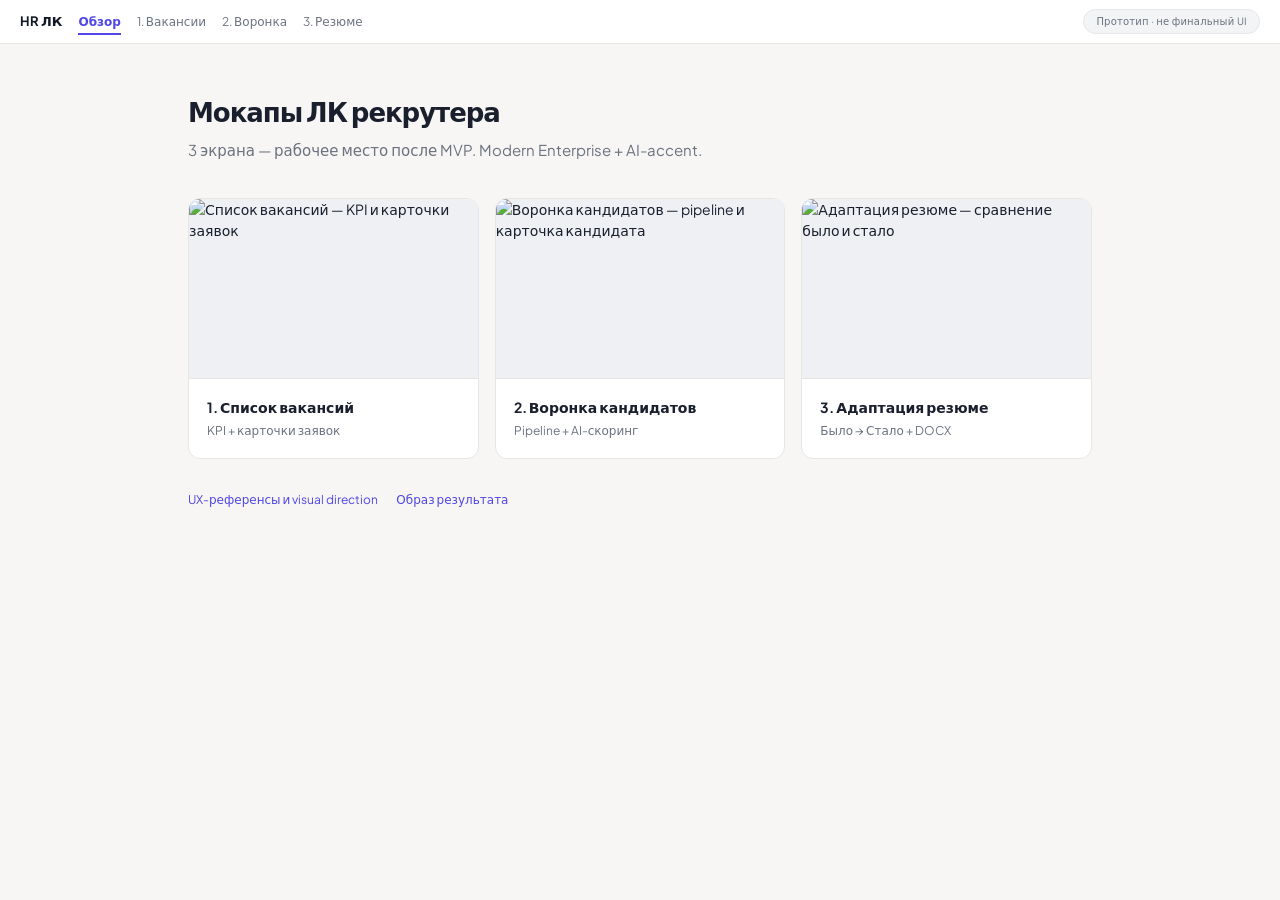
==== index.html @ d0e9242b "feat: hr arm mock page" ====
<!DOCTYPE html>
<html lang="ru">
<head>
  <meta charset="UTF-8">
  <meta name="viewport" content="width=device-width, initial-scale=1.0">
  <title>HR ЛК — мокапы</title>
  <link rel="stylesheet" href="styles.css">
  <style>
    body.page-index { overflow: auto; height: auto; min-height: 100%; }
  </style>
</head>
<body class="page-index">
  <div class="mock-nav">
    <span class="brand">HR ЛК</span>
    <a href="index.html" class="active">Обзор</a>
    <a href="dashboard.html">1. Вакансии</a>
    <a href="vacancy.html">2. Воронка</a>
    <a href="resume.html">3. Резюме</a>
    <span class="tag">Прототип · не финальный UI</span>
  </div>

  <div class="content-inner">
    <h1>Мокапы ЛК рекрутера</h1>
    <p class="lead">3 экрана — рабочее место после MVP. Modern Enterprise + AI-accent.</p>

    <div class="preview-grid">
      <a href="dashboard.html" class="preview-card">
        <div class="thumb">
          <img src="images/spisok_vakansiy.png" alt="Список вакансий — KPI и карточки заявок" width="800" height="450" loading="lazy">
        </div>
        <div class="info">
          <h3>1. Список вакансий</h3>
          <p>KPI + карточки заявок</p>
        </div>
      </a>
      <a href="vacancy.html" class="preview-card">
        <div class="thumb">
          <img src="images/voronka.png" alt="Воронка кандидатов — pipeline и карточка кандидата" width="800" height="450" loading="lazy">
        </div>
        <div class="info">
          <h3>2. Воронка кандидатов</h3>
          <p>Pipeline + AI-скоринг</p>
        </div>
      </a>
      <a href="resume.html" class="preview-card">
        <div class="thumb">
          <img src="images/resume.png" alt="Адаптация резюме — сравнение было и стало" width="800" height="450" loading="lazy">
        </div>
        <div class="info">
          <h3>3. Адаптация резюме</h3>
          <p>Было → Стало + DOCX</p>
        </div>
      </a>
    </div>

    <p class="footer-links">
      <a href="references.md">UX-референсы и visual direction</a>
      <a href="../obraz-rezultata.md">Образ результата</a>
    </p>
  </div>
</body>
</html>
---- styles.css ----
@import url('https://fonts.googleapis.com/css2?family=Plus+Jakarta+Sans:wght@400;500;600;700&display=swap');

:root {
  --bg: #f7f6f4;
  --surface: #ffffff;
  --border: #e8e6e3;
  --text: #1a1f2e;
  --text-muted: #6b7280;
  --primary: #4f46e5;
  --primary-hover: #4338ca;
  --primary-soft: #eef2ff;
  --sidebar-bg: #ffffff;
  --sidebar-text: #6b7280;
  --sidebar-active: #111827;
  --success: #059669;
  --warning: #d97706;
  --danger: #dc2626;
  --ai: #6366f1;
  --ai-end: #8b5cf6;
  --ai-soft: linear-gradient(135deg, #eef2ff 0%, #f5f3ff 100%);
  --stage-ai: #8b5cf6;
  --stage-review: #f59e0b;
  --stage-ready: #10b981;
  --stage-sent: #94a3b8;
  --radius: 12px;
  --radius-sm: 8px;
  --shadow: 0 1px 3px rgba(15, 23, 42, 0.06), 0 1px 2px rgba(15, 23, 42, 0.04);
  --shadow-md: 0 4px 16px rgba(15, 23, 42, 0.08);
  --shadow-lg: 0 8px 24px rgba(15, 23, 42, 0.1);
  --sidebar-w: 228px;
  --mock-nav-h: 44px;
  --topbar-h: 64px;
  --font: "Plus Jakarta Sans", system-ui, -apple-system, sans-serif;
}

* { box-sizing: border-box; margin: 0; padding: 0; }

html, body { height: 100%; }

body {
  font-family: var(--font);
  font-size: 14px;
  color: var(--text);
  background: var(--bg);
  line-height: 1.5;
  display: flex;
  flex-direction: column;
  overflow: hidden;
  -webkit-font-smoothing: antialiased;
}

a { color: var(--primary); text-decoration: none; }

.icon {
  width: 18px;
  height: 18px;
  flex-shrink: 0;
  stroke: currentColor;
  fill: none;
  stroke-width: 2;
  stroke-linecap: round;
  stroke-linejoin: round;
}

.icon-sm { width: 16px; height: 16px; }
.icon-lg { width: 22px; height: 22px; }

/* Presale nav */
.mock-nav {
  flex-shrink: 0;
  height: var(--mock-nav-h);
  background: #ffffff;
  color: #6b7280;
  padding: 0 20px;
  font-size: 12px;
  display: flex;
  gap: 16px;
  align-items: center;
  border-bottom: 1px solid var(--border);
  z-index: 100;
}

.mock-nav .brand { color: #111827; font-weight: 700; font-size: 13px; }
.mock-nav a { color: #6b7280; text-decoration: none; padding: 4px 0; }
.mock-nav a:hover { color: var(--primary); }
.mock-nav a.active {
  color: var(--primary);
  font-weight: 600;
  box-shadow: inset 0 -2px 0 var(--primary);
}

.mock-nav .tag {
  margin-left: auto;
  background: #f3f4f6;
  border: 1px solid #e5e7eb;
  padding: 4px 12px;
  border-radius: 999px;
  font-size: 10px;
  color: #6b7280;
  letter-spacing: 0.02em;
}

.layout {
  flex: 1;
  display: flex;
  min-height: 0;
  overflow: hidden;
}

/* Sidebar */
.sidebar {
  width: var(--sidebar-w);
  background: var(--sidebar-bg);
  border-right: 1px solid var(--border);
  padding: 20px 0;
  flex-shrink: 0;
  display: flex;
  flex-direction: column;
}

.sidebar-logo {
  padding: 0 20px 20px;
  font-weight: 700;
  font-size: 16px;
  letter-spacing: -0.03em;
  color: var(--text);
  display: flex;
  align-items: center;
  gap: 10px;
}

.sidebar-logo .logo-mark {
  width: 28px;
  height: 28px;
  background: var(--primary);
  border-radius: 8px;
  display: flex;
  align-items: center;
  justify-content: center;
  font-size: 11px;
  font-weight: 800;
  color: #fff;
}

.sidebar nav { flex: 1; padding: 0 10px; }

.sidebar nav a {
  display: flex;
  align-items: center;
  gap: 10px;
  padding: 10px 12px;
  color: var(--sidebar-text);
  text-decoration: none;
  font-size: 13px;
  font-weight: 500;
  border-radius: var(--radius-sm);
  margin-bottom: 2px;
  transition: background 0.15s, color 0.15s;
}

.sidebar nav a:hover { background: var(--primary-soft); color: var(--primary); }

.sidebar nav a.active {
  background: var(--primary-soft);
  color: var(--primary);
  font-weight: 600;
}

.sidebar nav a .icon { opacity: 0.65; }
.sidebar nav a.active .icon { opacity: 1; stroke: var(--primary); }
.sidebar nav a:hover .icon { stroke: var(--primary); }

.main {
  flex: 1;
  display: flex;
  flex-direction: column;
  min-width: 0;
  min-height: 0;
  background: var(--bg);
}

.topbar {
  flex-shrink: 0;
  min-height: var(--topbar-h);
  background: var(--surface);
  border-bottom: 1px solid var(--border);
  padding: 14px 28px;
  display: flex;
  align-items: center;
  justify-content: space-between;
  gap: 16px;
}

.topbar h1 {
  font-size: 18px;
  font-weight: 700;
  letter-spacing: -0.03em;
}

.breadcrumb {
  font-size: 12px;
  color: var(--text-muted);
  margin-top: 3px;
}

/* Vacancy switcher (topbar dropdown) */
.topbar__title {
  min-width: 0;
  flex: 1;
}

.vacancy-switcher {
  position: relative;
  display: inline-block;
}

.vacancy-switcher__trigger {
  display: inline-flex;
  align-items: center;
  gap: 8px;
  list-style: none;
  cursor: pointer;
  padding: 2px 4px 2px 0;
  border-radius: var(--radius-sm);
  max-width: 100%;
}

.vacancy-switcher__trigger::-webkit-details-marker {
  display: none;
}

.vacancy-switcher__trigger::marker {
  content: "";
}

.vacancy-switcher__trigger:hover {
  color: var(--primary);
}

.vacancy-switcher__name {
  font-size: 18px;
  font-weight: 700;
  letter-spacing: -0.03em;
  white-space: nowrap;
  overflow: hidden;
  text-overflow: ellipsis;
}

.vacancy-switcher__client {
  font-size: 18px;
  font-weight: 700;
  letter-spacing: -0.03em;
  color: var(--text-muted);
  white-space: nowrap;
  flex-shrink: 0;
}

.vacancy-switcher__client::before {
  content: "— ";
  color: var(--text-muted);
}

.vacancy-switcher__chevron {
  flex-shrink: 0;
  color: var(--text-muted);
  transition: transform 0.15s;
}

.vacancy-switcher[open] .vacancy-switcher__chevron {
  transform: rotate(180deg);
}

.vacancy-switcher__menu {
  position: absolute;
  top: calc(100% + 6px);
  left: 0;
  z-index: 50;
  min-width: 280px;
  background: var(--surface);
  border: 1px solid var(--border);
  border-radius: var(--radius);
  box-shadow: var(--shadow-lg);
  padding: 6px;
}

.vacancy-switcher__item {
  display: block;
  padding: 10px 14px;
  border-radius: var(--radius-sm);
  text-decoration: none;
  color: inherit;
  transition: background 0.12s;
}

.vacancy-switcher__item:hover {
  background: var(--primary-soft);
  text-decoration: none;
  color: inherit;
}

.vacancy-switcher__item.is-active {
  background: var(--primary-soft);
  box-shadow: inset 3px 0 0 var(--primary);
}

.vacancy-switcher__item-title {
  display: block;
  font-weight: 600;
  font-size: 14px;
  margin-bottom: 2px;
}

.vacancy-switcher__item.is-active .vacancy-switcher__item-title {
  color: var(--primary);
}

.vacancy-switcher__item-meta {
  display: block;
  font-size: 12px;
  color: var(--text-muted);
}

.content {
  padding: 24px 28px;
  flex: 1;
  min-height: 0;
  overflow: auto;
}

.content--flush {
  padding: 0;
  overflow: hidden;
  display: flex;
  flex-direction: column;
}

.content--resume {
  padding-bottom: 88px;
}

/* KPI */
.kpi-row {
  display: grid;
  grid-template-columns: repeat(3, 1fr);
  gap: 16px;
  margin-bottom: 24px;
}

.kpi-card {
  background: var(--surface);
  border: 1px solid var(--border);
  border-radius: var(--radius);
  padding: 18px 20px;
  box-shadow: var(--shadow);
  display: flex;
  gap: 14px;
  align-items: center;
  border-left: 3px solid transparent;
}

/* KPI: тон различаем полоской и иконкой; фон — едва заметный градиент */
.kpi-card--default {
  border-left-color: #38bdf8;
  background: linear-gradient(180deg, #ffffff 70%, #f8fbff 100%);
}

.kpi-card--ai,
.kpi-card--alert {
  border-left-color: #fbbf24;
  background: linear-gradient(180deg, #ffffff 70%, #fffdf8 100%);
}

.kpi-card--success {
  border-left-color: #34d399;
  background: linear-gradient(180deg, #ffffff 70%, #f8fdfb 100%);
}

.kpi-card__icon {
  width: 40px;
  height: 40px;
  border-radius: 10px;
  display: flex;
  align-items: center;
  justify-content: center;
  flex-shrink: 0;
}

.kpi-card--default .kpi-card__icon {
  background: #f0f9ff;
  color: #0284c7;
}

.kpi-card--default .value { color: #0c4a6e; }

.kpi-card--ai .kpi-card__icon,
.kpi-card--alert .kpi-card__icon {
  background: #fffbeb;
  color: #b45309;
}

.kpi-card--ai .value,
.kpi-card--alert .value { color: #92400e; }

.kpi-card--success .kpi-card__icon {
  background: #ecfdf5;
  color: #059669;
}

.kpi-card--success .value { color: #047857; }

.kpi-card__icon .icon {
  display: block;
}

.kpi-card__body { flex: 1; min-width: 0; }

.kpi-card .label {
  font-size: 12px;
  font-weight: 500;
  color: var(--text-muted);
  margin-bottom: 4px;
}

.kpi-card .value {
  font-size: 28px;
  font-weight: 700;
  letter-spacing: -0.04em;
  line-height: 1;
}

.kpi-card .hint { font-size: 11px; color: var(--text-muted); margin-top: 6px; }

/* Vacancy card list */
.vacancy-list {
  display: flex;
  flex-direction: column;
  gap: 10px;
}

.vacancy-row {
  display: grid;
  grid-template-columns: minmax(0, 1fr) 128px 152px 112px auto;
  align-items: center;
  gap: 16px;
  background: var(--surface);
  border: 1px solid var(--border);
  border-radius: var(--radius);
  padding: 16px 20px;
  box-shadow: var(--shadow);
  text-decoration: none;
  color: inherit;
  transition: box-shadow 0.15s, border-color 0.15s, transform 0.15s;
}

.vacancy-row:hover {
  box-shadow: var(--shadow-md);
  border-color: #c7d2fe;
  transform: translateY(-1px);
  text-decoration: none;
  color: inherit;
}

.vacancy-row:hover .title { color: var(--primary); }

.vacancy-row__main .title {
  font-weight: 600;
  font-size: 14px;
  margin-bottom: 3px;
}

.vacancy-row__main .tags {
  font-size: 12px;
  color: var(--text-muted);
}

.vacancy-row__client {
  font-size: 13px;
  color: var(--text-muted);
  white-space: nowrap;
  overflow: hidden;
  text-overflow: ellipsis;
}

.vacancy-row__meta {
  font-size: 12px;
  color: var(--text-muted);
  text-align: right;
}

.vacancy-row > .status-pill {
  justify-self: start;
  white-space: nowrap;
}

.vacancy-row > .btn {
  justify-self: end;
}

.status-pill {
  display: inline-flex;
  align-items: center;
  gap: 6px;
  padding: 5px 12px;
  border-radius: 999px;
  font-size: 11px;
  font-weight: 600;
  white-space: nowrap;
}

.status-dot {
  width: 6px;
  height: 6px;
  border-radius: 50%;
  flex-shrink: 0;
}

.status-pill--review { background: var(--primary-soft); color: #4338ca; }
.status-pill--review .status-dot { background: var(--primary); }
.status-pill--open { background: #ecfdf5; color: #047857; }
.status-pill--open .status-dot { background: #10b981; }
.status-pill--sent { background: #f0f9ff; color: #0369a1; }
.status-pill--sent .status-dot { background: #0ea5e9; }

.badge {
  display: inline-flex;
  align-items: center;
  gap: 5px;
  padding: 5px 11px;
  border-radius: 999px;
  font-size: 11px;
  font-weight: 600;
  white-space: nowrap;
}

.badge-ai {
  background: linear-gradient(135deg, #eef2ff 0%, #ede9fe 100%);
  color: #5b21b6;
  border: 1px solid #ddd6fe;
}

.btn {
  display: inline-flex;
  align-items: center;
  justify-content: center;
  gap: 7px;
  padding: 10px 18px;
  border-radius: var(--radius-sm);
  font-size: 13px;
  font-weight: 600;
  border: none;
  cursor: pointer;
  text-decoration: none;
  white-space: nowrap;
  transition: background 0.15s, box-shadow 0.15s, transform 0.1s;
  font-family: var(--font);
}

.btn-sm { padding: 7px 14px; font-size: 12px; }

.btn-primary {
  background: var(--primary);
  color: #fff;
  box-shadow: 0 1px 2px rgba(79, 70, 229, 0.35);
}

.btn-primary:hover {
  background: var(--primary-hover);
  text-decoration: none;
  color: #fff;
  box-shadow: 0 2px 8px rgba(79, 70, 229, 0.3);
}

.btn-secondary {
  background: var(--surface);
  color: var(--text);
  border: 1px solid var(--border);
}

.btn-secondary:hover {
  background: var(--primary-soft);
  border-color: #c7d2fe;
  color: var(--primary);
  text-decoration: none;
}

.btn-danger {
  background: #fff;
  color: var(--danger);
  border: 1px solid #fecaca;
}

.actions { display: flex; gap: 8px; flex-wrap: wrap; }

/* 3-pane */
.three-pane {
  flex: 1;
  display: grid;
  grid-template-columns: 200px minmax(0, 1fr) 280px;
  min-height: 0;
  overflow: hidden;
}

.three-pane--funnel {
  grid-template-columns: minmax(0, 1fr) 300px;
}

.pane {
  border-right: 1px solid var(--border);
  overflow-y: auto;
  background: var(--surface);
  min-height: 0;
}

.pane--pipeline {
  background: var(--bg);
  min-width: 0;
  overflow: hidden;
}

.three-pane--funnel .pane--pipeline {
  overflow-x: auto;
  overflow-y: hidden;
}

.pane:last-child { border-right: none; }

.pane-header {
  position: sticky;
  top: 0;
  z-index: 1;
  padding: 12px 16px;
  font-size: 10px;
  font-weight: 700;
  text-transform: uppercase;
  letter-spacing: 0.07em;
  color: var(--text-muted);
  border-bottom: 1px solid var(--border);
  background: rgba(255,255,255,0.95);
  backdrop-filter: blur(4px);
}

.vacancy-item {
  padding: 12px 16px;
  border-bottom: 1px solid var(--border);
  cursor: pointer;
  font-size: 13px;
  transition: background 0.12s;
}

.vacancy-item:hover { background: var(--bg); }

.vacancy-item.active {
  background: var(--primary-soft);
  box-shadow: inset 3px 0 0 var(--primary);
}

.vacancy-item.active .title { color: var(--primary); }

.vacancy-item .title { font-weight: 600; margin-bottom: 3px; }
.vacancy-item .meta { font-size: 11px; color: var(--text-muted); }

.pipeline {
  display: flex;
  flex: 1;
  gap: 14px;
  padding: 16px 20px;
  width: 100%;
  min-height: 0;
  overflow-x: auto;
  overflow-y: hidden;
  align-items: flex-start;
}

.pipeline-col {
  flex: 0 0 240px;
  min-width: 240px;
  display: flex;
  flex-direction: column;
  background: var(--surface);
  border-radius: var(--radius);
  padding: 0;
  box-shadow: var(--shadow);
  border: 1px solid var(--border);
  overflow: hidden;
}

.pipeline-col--ai { border-top: 3px solid var(--stage-ai); }
.pipeline-col--review { border-top: 3px solid var(--stage-review); }
.pipeline-col--ready { border-top: 3px solid var(--stage-ready); }
.pipeline-col--sent { border-top: 3px solid var(--stage-sent); }

.pipeline-col__head {
  display: flex;
  align-items: center;
  justify-content: space-between;
  padding: 12px 14px 10px;
  border-bottom: 1px solid var(--border);
  background: #fafaf9;
}

.pipeline-col__head h3 {
  font-size: 12px;
  font-weight: 700;
  text-transform: uppercase;
  letter-spacing: 0.06em;
  color: var(--text-muted);
}

.count-badge {
  min-width: 22px;
  height: 22px;
  padding: 0 6px;
  border-radius: 999px;
  background: #e5e7eb;
  color: #374151;
  font-size: 12px;
  font-weight: 700;
  display: flex;
  align-items: center;
  justify-content: center;
}

.pipeline-col--ai .count-badge {
  background: var(--primary-soft);
  color: var(--primary);
}

.pipeline-col__body { padding: 12px; }

.candidate-card {
  background: var(--surface);
  border: 1px solid var(--border);
  border-radius: var(--radius-sm);
  padding: 14px;
  margin-bottom: 10px;
  cursor: pointer;
  box-shadow: var(--shadow);
  transition: border-color 0.12s, box-shadow 0.12s, transform 0.12s;
}

.candidate-card:last-child { margin-bottom: 0; }

.candidate-card:hover {
  border-color: #c7d2fe;
  box-shadow: var(--shadow-md);
  transform: translateY(-1px);
}

.candidate-card.selected {
  border-color: var(--primary);
  box-shadow: 0 0 0 2px rgba(79, 70, 229, 0.2), var(--shadow-md);
}

.candidate-card__row {
  display: flex;
  align-items: center;
  gap: 12px;
}

.candidate-card__row > div:last-child {
  min-width: 0;
  flex: 1;
}

.avatar {
  width: 32px;
  height: 32px;
  border-radius: 50%;
  display: flex;
  align-items: center;
  justify-content: center;
  font-size: 11px;
  font-weight: 700;
  color: #fff;
  flex-shrink: 0;
}

.avatar--violet { background: linear-gradient(135deg, #8b5cf6, #6366f1); }
.avatar--blue { background: linear-gradient(135deg, #3b82f6, #2563eb); }
.avatar--teal { background: linear-gradient(135deg, #14b8a6, #0d9488); }
.avatar--amber { background: linear-gradient(135deg, #f59e0b, #d97706); }
.avatar--rose { background: linear-gradient(135deg, #f43f5e, #e11d48); }
.avatar--lg { width: 48px; height: 48px; font-size: 14px; }

.candidate-card .avatar:not(.avatar--lg) {
  width: 36px;
  height: 36px;
  font-size: 12px;
}

.candidate-card .name {
  font-weight: 600;
  font-size: 14px;
  line-height: 1.35;
  display: -webkit-box;
  -webkit-line-clamp: 2;
  -webkit-box-orient: vertical;
  overflow: hidden;
}

.candidate-card .score {
  font-size: 12px;
  color: var(--text-muted);
  font-weight: 500;
  margin-top: 4px;
}

.candidate-card .score-value {
  font-weight: 700;
  color: var(--primary);
}

.candidate-card .score--muted {
  color: var(--text-muted);
  font-weight: 500;
}

/* Detail panel */
.detail-panel { padding: 16px; }

.detail-header {
  display: flex;
  align-items: center;
  gap: 12px;
  margin-bottom: 16px;
}

.detail-panel h2 {
  font-size: 15px;
  font-weight: 700;
  letter-spacing: -0.02em;
}

.detail-panel .role {
  color: var(--text-muted);
  font-size: 12px;
  margin-top: 2px;
}

.score-block {
  background: var(--ai-soft);
  border: 1px solid #ddd6fe;
  border-radius: var(--radius);
  padding: 16px;
  margin-bottom: 14px;
}

.score-block__top {
  display: flex;
  align-items: center;
  gap: 14px;
  margin-top: 10px;
}

.score-block__top ul {
  flex: 1;
  margin: 0;
  padding-left: 16px;
  font-size: 12px;
  color: var(--text-muted);
}

.score-ring {
  width: 64px;
  height: 64px;
  border-radius: 50%;
  background: conic-gradient(var(--ai) 0deg, var(--ai-end) calc(var(--score, 91) * 3.6deg), #e5e7eb calc(var(--score, 91) * 3.6deg));
  display: flex;
  align-items: center;
  justify-content: center;
  flex-shrink: 0;
  position: relative;
}

.score-ring::after {
  content: '';
  position: absolute;
  inset: 5px;
  background: #fff;
  border-radius: 50%;
}

.score-ring span {
  position: relative;
  z-index: 1;
  font-weight: 800;
  font-size: 16px;
  background: linear-gradient(135deg, var(--ai), var(--ai-end));
  -webkit-background-clip: text;
  -webkit-text-fill-color: transparent;
  background-clip: text;
}
.score-block__top ul li { margin-bottom: 4px; }

.detail-note {
  font-size: 12px;
  color: var(--text-muted);
  margin-bottom: 14px;
  line-height: 1.55;
  padding: 10px 12px;
  background: var(--bg);
  border-radius: var(--radius-sm);
}

.detail-panel .actions { flex-direction: column; }
.detail-panel .actions .btn { width: 100%; }

/* Resume diff */
.diff-header {
  display: flex;
  align-items: center;
  justify-content: space-between;
  margin-bottom: 24px;
  flex-wrap: wrap;
  gap: 12px;
}

.diff-meta {
  display: flex;
  align-items: center;
  gap: 12px;
  flex-wrap: wrap;
}

.diff-wrap {
  position: relative;
}

.diff-grid {
  display: grid;
  grid-template-columns: 1fr 1fr;
  gap: 24px;
  position: relative;
}

.diff-grid::before {
  content: '';
  position: absolute;
  left: 50%;
  top: 36px;
  bottom: 24px;
  width: 2px;
  transform: translateX(-50%);
  background: linear-gradient(180deg, #e5e7eb 0%, var(--primary) 50%, #e5e7eb 100%);
  border-radius: 1px;
  z-index: 0;
}

.diff-col {
  position: relative;
  z-index: 1;
}

.diff-col h3 {
  font-size: 11px;
  font-weight: 700;
  text-transform: uppercase;
  letter-spacing: 0.06em;
  color: var(--text-muted);
  margin-bottom: 10px;
  display: flex;
  align-items: center;
  gap: 8px;
}

.diff-box {
  background: var(--surface);
  border: 1px solid var(--border);
  border-radius: var(--radius);
  padding: 20px;
  font-size: 13px;
  line-height: 1.65;
  min-height: 300px;
  box-shadow: var(--shadow);
}

.diff-col--after h3 { color: var(--primary); }

.diff-box.after {
  border-color: #c7d2fe;
  box-shadow: 0 0 0 1px var(--primary-soft), var(--shadow);
}

.diff-box .highlight {
  background: #dcfce7;
  color: #166534;
  padding: 1px 5px;
  border-radius: 4px;
  font-weight: 500;
}

.diff-box p { margin-bottom: 12px; }
.diff-box p:last-child { margin-bottom: 0; }

.sticky-actions {
  position: fixed;
  bottom: 0;
  left: var(--sidebar-w);
  right: 0;
  background: rgba(255,255,255,0.95);
  backdrop-filter: blur(8px);
  border-top: 1px solid var(--border);
  padding: 14px 28px;
  display: flex;
  align-items: center;
  justify-content: space-between;
  gap: 16px;
  flex-wrap: wrap;
  box-shadow: 0 -4px 20px rgba(15, 23, 42, 0.06);
  z-index: 50;
}

.sticky-actions .actions { margin: 0; }

.sticky-actions .footer-note {
  margin: 0;
  font-size: 11px;
  color: var(--text-muted);
  max-width: 280px;
}

/* Index page */
.page-index { overflow: auto; height: auto; min-height: 100%; }

.page-index .content-inner {
  max-width: 960px;
  margin: 0 auto;
  padding: 48px 28px;
}

.page-index h1 {
  font-size: 26px;
  font-weight: 800;
  letter-spacing: -0.04em;
  margin-bottom: 8px;
}

.page-index .lead {
  color: var(--text-muted);
  margin-bottom: 36px;
  font-size: 15px;
}

.preview-grid {
  display: grid;
  grid-template-columns: repeat(3, 1fr);
  gap: 16px;
}

.preview-card {
  background: var(--surface);
  border: 1px solid var(--border);
  border-radius: var(--radius);
  overflow: hidden;
  transition: box-shadow 0.2s, transform 0.2s, border-color 0.2s;
  color: inherit;
  text-decoration: none;
}

.preview-card:hover {
  box-shadow: var(--shadow-lg);
  transform: translateY(-3px);
  border-color: #c7d2fe;
  text-decoration: none;
  color: inherit;
}

.preview-card .thumb {
  height: 180px;
  background: #eef0f4;
  overflow: hidden;
  border-bottom: 1px solid var(--border);
}

.preview-card .thumb img {
  width: 100%;
  height: 100%;
  object-fit: cover;
  object-position: top center;
  display: block;
}

.preview-card .info { padding: 18px; }
.preview-card .info h3 { font-size: 14px; font-weight: 700; margin-bottom: 4px; }
.preview-card .info p { font-size: 12px; color: var(--text-muted); }

.page-index .footer-links {
  margin-top: 32px;
  font-size: 12px;
  color: var(--text-muted);
}

.page-index .footer-links a { margin-right: 16px; color: var(--primary); }

@media (max-width: 1100px) {
  .three-pane { grid-template-columns: 180px minmax(0, 1fr) 260px; }
  .three-pane--funnel { grid-template-columns: minmax(0, 1fr) 260px; }
  .three-pane--funnel .pipeline-col {
    flex-basis: 220px;
    min-width: 220px;
  }
  .vacancy-row { grid-template-columns: minmax(0, 1fr) 152px auto; gap: 12px; }
  .vacancy-row__client, .vacancy-row__meta { display: none; }
}

@media (max-width: 900px) {
  .diff-grid { grid-template-columns: 1fr; }
  .diff-grid::before { display: none; }
  .preview-grid { grid-template-columns: 1fr; }
  .kpi-row { grid-template-columns: 1fr; }
  .sticky-actions { left: 0; }
}
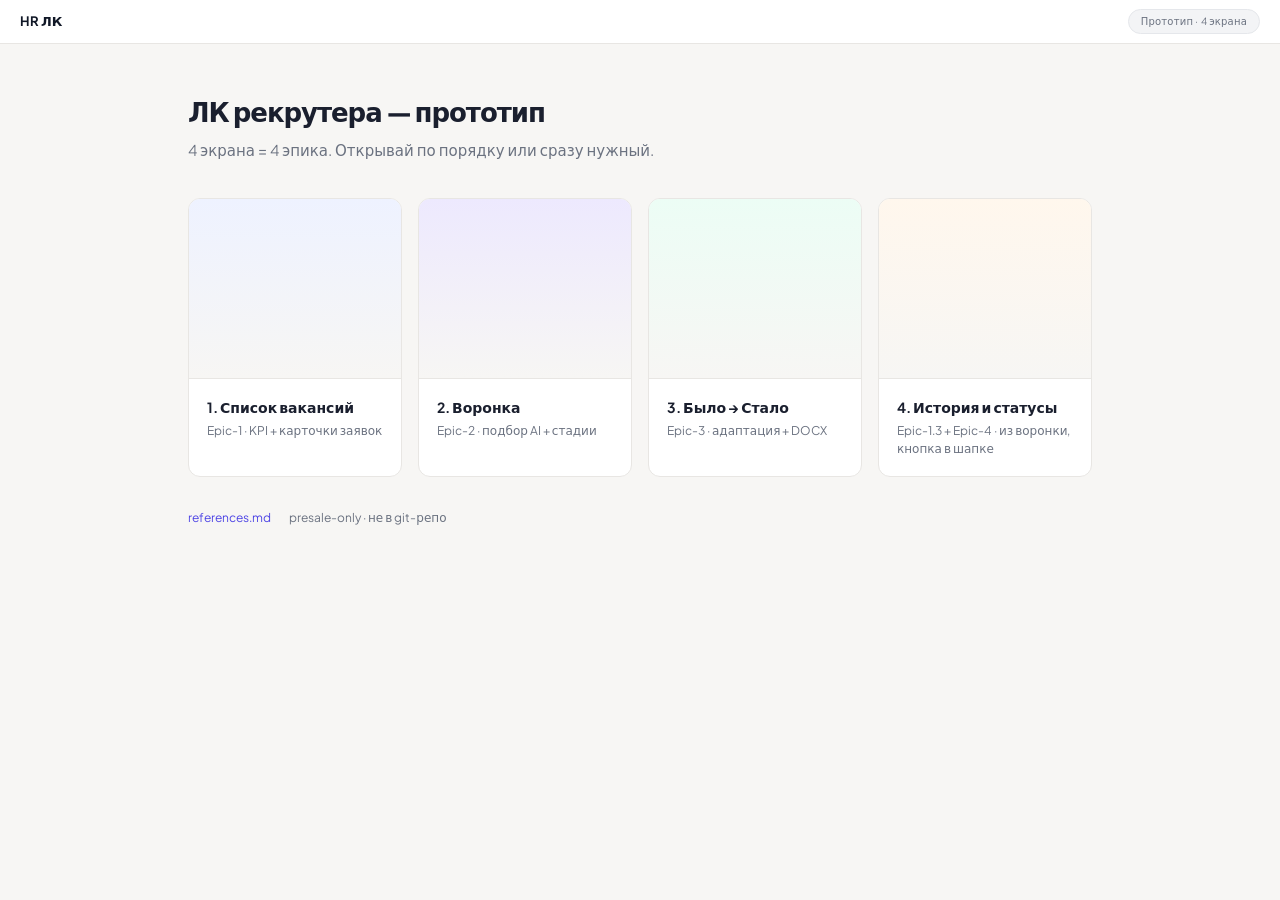
==== commit 38fce57a: "Simplify history navigation to a single topbar button. Remove presale tab, vacancy sub-tabs, and pip" ====
--- a/index.html
+++ b/index.html
@@ -3,59 +3,53 @@
 <head>
   <meta charset="UTF-8">
   <meta name="viewport" content="width=device-width, initial-scale=1.0">
-  <title>HR ЛК — мокапы</title>
+  <title>HR ЛК — прототип</title>
   <link rel="stylesheet" href="styles.css">
-  <style>
-    body.page-index { overflow: auto; height: auto; min-height: 100%; }
-  </style>
 </head>
 <body class="page-index">
   <div class="mock-nav">
     <span class="brand">HR ЛК</span>
-    <a href="index.html" class="active">Обзор</a>
-    <a href="dashboard.html">1. Вакансии</a>
-    <a href="vacancy.html">2. Воронка</a>
-    <a href="resume.html">3. Резюме</a>
-    <span class="tag">Прототип · не финальный UI</span>
+    <span class="tag">Прототип · 4 экрана</span>
   </div>
 
   <div class="content-inner">
-    <h1>Мокапы ЛК рекрутера</h1>
-    <p class="lead">3 экрана — рабочее место после MVP. Modern Enterprise + AI-accent.</p>
+    <h1>ЛК рекрутера — прототип</h1>
+    <p class="lead">4 экрана = 4 эпика. Открывай по порядку или сразу нужный.</p>
 
     <div class="preview-grid">
       <a href="dashboard.html" class="preview-card">
-        <div class="thumb">
-          <img src="images/spisok_vakansiy.png" alt="Список вакансий — KPI и карточки заявок" width="800" height="450" loading="lazy">
-        </div>
+        <div class="thumb" style="background: linear-gradient(180deg, #eef2ff 0%, #f7f6f4 100%);"></div>
         <div class="info">
           <h3>1. Список вакансий</h3>
-          <p>KPI + карточки заявок</p>
+          <p>Epic-1 · KPI + карточки заявок</p>
         </div>
       </a>
       <a href="vacancy.html" class="preview-card">
-        <div class="thumb">
-          <img src="images/voronka.png" alt="Воронка кандидатов — pipeline и карточка кандидата" width="800" height="450" loading="lazy">
-        </div>
+        <div class="thumb" style="background: linear-gradient(180deg, #ede9fe 0%, #f7f6f4 100%);"></div>
         <div class="info">
-          <h3>2. Воронка кандидатов</h3>
-          <p>Pipeline + AI-скоринг</p>
+          <h3>2. Воронка</h3>
+          <p>Epic-2 · подбор AI + стадии</p>
         </div>
       </a>
       <a href="resume.html" class="preview-card">
-        <div class="thumb">
-          <img src="images/resume.png" alt="Адаптация резюме — сравнение было и стало" width="800" height="450" loading="lazy">
+        <div class="thumb" style="background: linear-gradient(180deg, #ecfdf5 0%, #f7f6f4 100%);"></div>
+        <div class="info">
+          <h3>3. Было → Стало</h3>
+          <p>Epic-3 · адаптация + DOCX</p>
         </div>
+      </a>
+      <a href="vacancy-card.html" class="preview-card">
+        <div class="thumb" style="background: linear-gradient(180deg, #fff7ed 0%, #f7f6f4 100%);"></div>
         <div class="info">
-          <h3>3. Адаптация резюме</h3>
-          <p>Было → Стало + DOCX</p>
+          <h3>4. История и статусы</h3>
+          <p>Epic-1.3 + Epic-4 · из воронки, кнопка в шапке</p>
         </div>
       </a>
     </div>
 
     <p class="footer-links">
-      <a href="references.md">UX-референсы и visual direction</a>
-      <a href="../obraz-rezultata.md">Образ результата</a>
+      <a href="references.md">references.md</a>
+      presale-only · не в git-репо
     </p>
   </div>
 </body>
--- a/styles.css
+++ b/styles.css
@@ -520,6 +520,12 @@
 .status-pill--open .status-dot { background: #10b981; }
 .status-pill--sent { background: #f0f9ff; color: #0369a1; }
 .status-pill--sent .status-dot { background: #0ea5e9; }
+.status-pill--waiting { background: #fff7ed; color: #c2410c; }
+.status-pill--waiting .status-dot { background: #f97316; }
+.status-pill--interview { background: #ecfdf5; color: #047857; }
+.status-pill--interview .status-dot { background: #10b981; }
+.status-pill--reject { background: #fef2f2; color: #b91c1c; }
+.status-pill--reject .status-dot { background: #ef4444; }
 
 .badge {
   display: inline-flex;
@@ -738,6 +744,12 @@
   transition: border-color 0.12s, box-shadow 0.12s, transform 0.12s;
 }
 
+a.candidate-card {
+  display: block;
+  text-decoration: none;
+  color: inherit;
+}
+
 .candidate-card:last-child { margin-bottom: 0; }
 
 .candidate-card:hover {
@@ -1043,7 +1055,7 @@
 
 .preview-grid {
   display: grid;
-  grid-template-columns: repeat(3, 1fr);
+  grid-template-columns: repeat(4, 1fr);
   gap: 16px;
 }
 
@@ -1091,6 +1103,305 @@
 }
 
 .page-index .footer-links a { margin-right: 16px; color: var(--primary); }
+
+/* Vacancy card / history (screen 4) */
+
+.topbar__actions {
+  display: flex;
+  align-items: center;
+  gap: 12px;
+}
+
+.vacancy-row--split {
+  display: grid;
+  grid-template-columns: minmax(0, 1fr) auto;
+  align-items: center;
+  gap: 12px;
+  background: var(--surface);
+  border: 1px solid var(--border);
+  border-radius: var(--radius);
+  padding: 12px 16px 12px 20px;
+  box-shadow: var(--shadow);
+}
+
+.vacancy-row--split .vacancy-row__link {
+  display: grid;
+  grid-template-columns: minmax(0, 1fr) 128px 152px 112px;
+  align-items: center;
+  gap: 16px;
+  text-decoration: none;
+  color: inherit;
+}
+
+.vacancy-row--split .vacancy-row__link:hover .title { color: var(--primary); }
+
+.vacancy-row__actions {
+  display: flex;
+  gap: 8px;
+  flex-shrink: 0;
+}
+
+.pipeline-col__head-left {
+  display: flex;
+  align-items: center;
+  gap: 8px;
+  min-width: 0;
+}
+
+.pipeline-col__head-left h3 { flex-shrink: 0; }
+
+.pipeline-col__link {
+  font-size: 11px;
+  font-weight: 600;
+  color: var(--primary);
+  text-decoration: none;
+  white-space: nowrap;
+}
+
+.pipeline-col__link:hover { text-decoration: underline; }
+
+.breadcrumb--back {
+  margin-bottom: 4px;
+}
+
+.breadcrumb--back a {
+  display: inline-flex;
+  align-items: center;
+  gap: 4px;
+  font-size: 12px;
+  color: var(--text-muted);
+  font-weight: 500;
+}
+
+.breadcrumb--back a:hover { color: var(--primary); }
+
+.content--vacancy-card {
+  display: flex;
+  flex-direction: column;
+  gap: 16px;
+  padding: 20px 24px 24px;
+  flex: 1;
+  min-height: 0;
+  overflow-y: auto;
+}
+
+.vcard-stats {
+  display: grid;
+  grid-template-columns: repeat(3, 1fr);
+  gap: 12px;
+}
+
+.vcard-stat {
+  background: var(--surface);
+  border: 1px solid var(--border);
+  border-radius: var(--radius);
+  padding: 14px 18px;
+  box-shadow: var(--shadow);
+}
+
+.vcard-stat__value {
+  display: block;
+  font-size: 24px;
+  font-weight: 700;
+  letter-spacing: -0.03em;
+  line-height: 1;
+  margin-bottom: 4px;
+}
+
+.vcard-stat__label {
+  font-size: 12px;
+  color: var(--text-muted);
+  font-weight: 500;
+}
+
+.vcard-stat--accent {
+  border-color: #bfdbfe;
+  background: linear-gradient(180deg, #f0f9ff 0%, #fff 100%);
+}
+
+.vcard-stat--accent .vcard-stat__value { color: #0369a1; }
+
+.vcard-grid {
+  display: grid;
+  grid-template-columns: minmax(0, 1.1fr) minmax(0, 0.9fr);
+  gap: 16px;
+  align-items: stretch;
+  flex: 1;
+  min-height: 0;
+}
+
+.vcard-panel {
+  display: flex;
+  flex-direction: column;
+  min-height: 0;
+  background: var(--surface);
+  border: 1px solid var(--border);
+  border-radius: var(--radius);
+  box-shadow: var(--shadow);
+  overflow: hidden;
+}
+
+.vcard-panel__head {
+  padding: 16px 18px;
+  border-bottom: 1px solid var(--border);
+}
+
+.vcard-panel__head h2 {
+  font-size: 14px;
+  font-weight: 700;
+  margin-bottom: 2px;
+}
+
+.vcard-panel__hint {
+  font-size: 11px;
+  color: var(--text-muted);
+}
+
+.sent-list {
+  display: flex;
+  flex-direction: column;
+  gap: 10px;
+  padding: 14px 18px;
+}
+
+.sent-card {
+  border: 1px solid var(--border);
+  border-radius: var(--radius-sm);
+  padding: 14px;
+  background: var(--bg);
+}
+
+.sent-card--active {
+  border-color: #c7d2fe;
+  background: #fafaff;
+  box-shadow: 0 0 0 1px rgba(79, 70, 229, 0.08);
+}
+
+.sent-card__top {
+  display: flex;
+  align-items: center;
+  gap: 12px;
+}
+
+.sent-card__info { flex: 1; min-width: 0; }
+
+.sent-card__name {
+  font-weight: 600;
+  font-size: 13px;
+  margin-bottom: 2px;
+}
+
+.sent-card__meta {
+  font-size: 11px;
+  color: var(--text-muted);
+}
+
+.sent-card__note {
+  margin: 10px 0 12px;
+  font-size: 12px;
+  color: var(--text-muted);
+  line-height: 1.45;
+}
+
+.sent-card__actions {
+  display: flex;
+  flex-wrap: wrap;
+  gap: 8px;
+}
+
+.vcard-footnote {
+  padding: 0 18px 16px;
+}
+
+.timeline {
+  --timeline-gutter: 18px;
+  --timeline-track: 32px;
+  list-style: none;
+  position: relative;
+  flex: 1;
+  min-height: 0;
+  padding: 10px var(--timeline-gutter) 18px;
+  margin: 0;
+}
+
+.timeline::before {
+  content: "";
+  position: absolute;
+  left: calc(var(--timeline-gutter) + var(--timeline-track) / 2 - 1px);
+  top: 22px;
+  bottom: 22px;
+  width: 2px;
+  background: var(--border);
+  z-index: 0;
+}
+
+.timeline__item {
+  display: grid;
+  grid-template-columns: var(--timeline-track) minmax(0, 1fr);
+  gap: 14px;
+  padding: 10px 0;
+}
+
+.timeline__track {
+  display: flex;
+  justify-content: center;
+  padding-top: 4px;
+}
+
+.timeline__dot {
+  width: 8px;
+  height: 8px;
+  border-radius: 50%;
+  background: #d1d5db;
+  flex-shrink: 0;
+  position: relative;
+  z-index: 1;
+}
+
+.timeline__item--highlight .timeline__dot {
+  width: 10px;
+  height: 10px;
+  background: var(--primary);
+  box-shadow: 0 0 0 3px var(--primary-soft);
+}
+
+.timeline__content {
+  min-width: 0;
+  padding-bottom: 12px;
+  border-bottom: 1px solid var(--border);
+}
+
+.timeline__item:last-child .timeline__content {
+  padding-bottom: 0;
+  border-bottom: none;
+}
+
+.timeline__time {
+  display: block;
+  font-size: 11px;
+  font-weight: 600;
+  color: var(--text-muted);
+  margin-bottom: 4px;
+}
+
+.timeline__body {
+  display: flex;
+  flex-direction: column;
+  gap: 2px;
+  font-size: 12px;
+  color: var(--text-muted);
+}
+
+.timeline__body strong {
+  font-size: 13px;
+  color: var(--text);
+  font-weight: 600;
+}
+
+@media (max-width: 900px) {
+  .vcard-grid { grid-template-columns: 1fr; }
+  .vcard-stats { grid-template-columns: 1fr; }
+}
 
 @media (max-width: 1100px) {
   .three-pane { grid-template-columns: 180px minmax(0, 1fr) 260px; }
@@ -1106,7 +1417,7 @@
 @media (max-width: 900px) {
   .diff-grid { grid-template-columns: 1fr; }
   .diff-grid::before { display: none; }
-  .preview-grid { grid-template-columns: 1fr; }
+  .preview-grid { grid-template-columns: repeat(2, 1fr); }
   .kpi-row { grid-template-columns: 1fr; }
   .sticky-actions { left: 0; }
 }
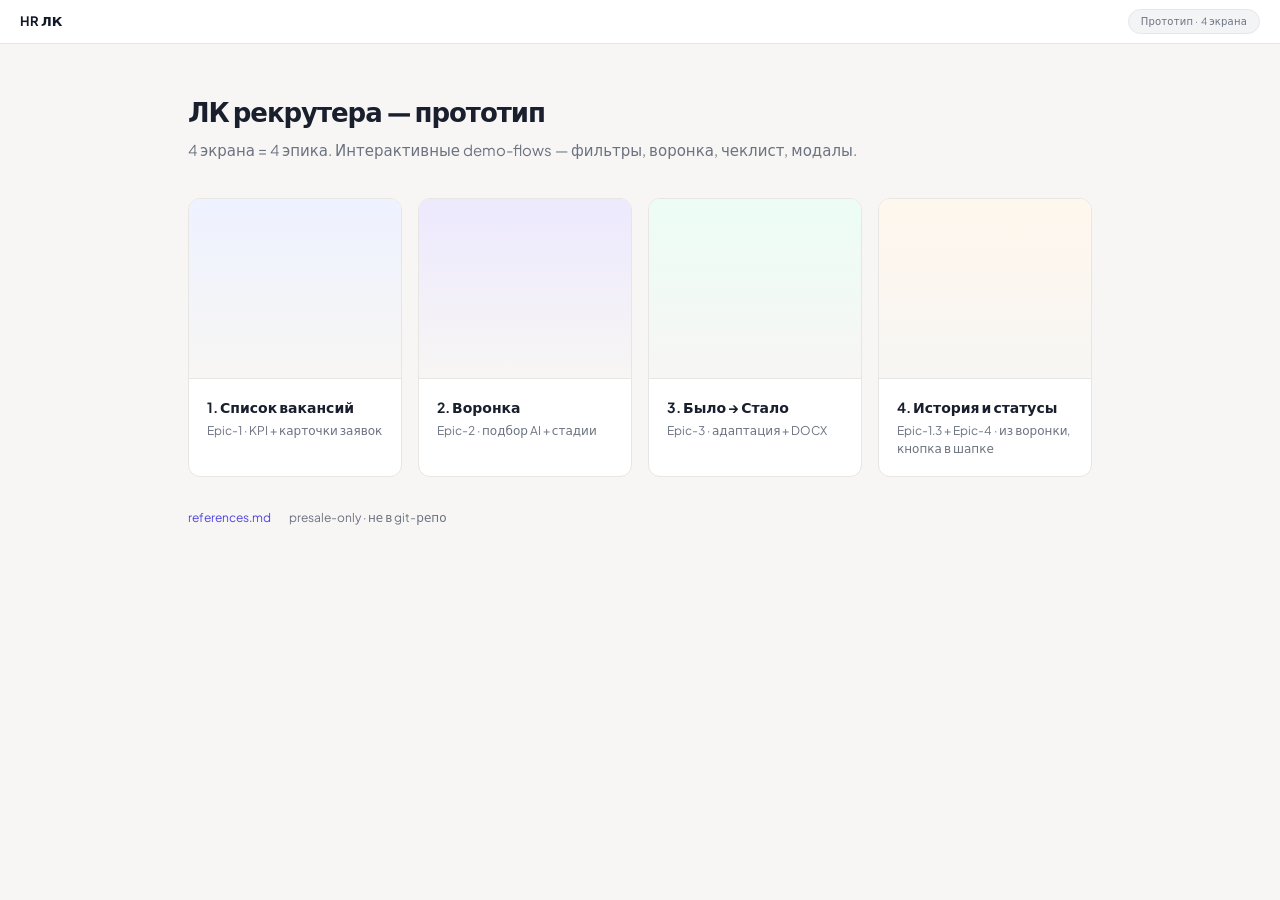
==== commit 4006bcb2: "Add interactive mocks and polish presale ARM UI across all four screens. Introduce mock.js for filte" ====
--- a/index.html
+++ b/index.html
@@ -4,7 +4,7 @@
   <meta charset="UTF-8">
   <meta name="viewport" content="width=device-width, initial-scale=1.0">
   <title>HR ЛК — прототип</title>
-  <link rel="stylesheet" href="styles.css">
+  <link rel="stylesheet" href="styles.css?v=align12">
 </head>
 <body class="page-index">
   <div class="mock-nav">
@@ -14,7 +14,7 @@
 
   <div class="content-inner">
     <h1>ЛК рекрутера — прототип</h1>
-    <p class="lead">4 экрана = 4 эпика. Открывай по порядку или сразу нужный.</p>
+    <p class="lead">4 экрана = 4 эпика. Интерактивные demo-flows — фильтры, воронка, чеклист, модалы.</p>
 
     <div class="preview-grid">
       <a href="dashboard.html" class="preview-card">
--- a/styles.css
+++ b/styles.css
@@ -22,6 +22,26 @@
   --stage-review: #f59e0b;
   --stage-ready: #10b981;
   --stage-sent: #94a3b8;
+  --badge-review-bg: #eef2ff;
+  --badge-review-text: #4338ca;
+  --badge-review-dot: #6366f1;
+  --badge-success-bg: #ecfdf5;
+  --badge-success-text: #047857;
+  --badge-success-dot: #10b981;
+  --badge-info-bg: #f0f9ff;
+  --badge-info-text: #0369a1;
+  --badge-info-dot: #0ea5e9;
+  --badge-warn-bg: #fff7ed;
+  --badge-warn-text: #c2410c;
+  --badge-warn-dot: #ea580c;
+  --badge-warn-border: #fed7aa;
+  --badge-danger-bg: #fef2f2;
+  --badge-danger-text: #b91c1c;
+  --badge-danger-dot: #ef4444;
+  --badge-danger-border: #fecaca;
+  --badge-neutral-bg: #e0f2fe;
+  --badge-neutral-text: #0369a1;
+  --badge-neutral-border: #bae6fd;
   --radius: 12px;
   --radius-sm: 8px;
   --shadow: 0 1px 3px rgba(15, 23, 42, 0.06), 0 1px 2px rgba(15, 23, 42, 0.04);
@@ -335,7 +355,7 @@
 }
 
 .content--resume {
-  padding-bottom: 88px;
+  padding-bottom: 120px;
 }
 
 /* KPI */
@@ -437,22 +457,21 @@
   gap: 10px;
 }
 
-.vacancy-row {
-  display: grid;
-  grid-template-columns: minmax(0, 1fr) 128px 152px 112px auto;
-  align-items: center;
-  gap: 16px;
+.vacancy-card {
+  display: flex;
+  align-items: center;
+  gap: 20px;
+  padding: 16px 20px;
   background: var(--surface);
   border: 1px solid var(--border);
   border-radius: var(--radius);
-  padding: 16px 20px;
   box-shadow: var(--shadow);
   text-decoration: none;
   color: inherit;
   transition: box-shadow 0.15s, border-color 0.15s, transform 0.15s;
 }
 
-.vacancy-row:hover {
+.vacancy-card:hover {
   box-shadow: var(--shadow-md);
   border-color: #c7d2fe;
   transform: translateY(-1px);
@@ -460,40 +479,54 @@
   color: inherit;
 }
 
-.vacancy-row:hover .title { color: var(--primary); }
-
-.vacancy-row__main .title {
+.vacancy-card:hover .title { color: var(--primary); }
+
+.vacancy-card__main {
+  flex: 1 1 0;
+  min-width: 0;
+}
+
+.vacancy-card__status {
+  flex: 0 0 148px;
+  display: flex;
+  align-items: center;
+  justify-content: flex-start;
+}
+
+.vacancy-card__meta {
+  flex: 0 0 188px;
+  font-size: 12px;
+  color: var(--text-muted);
+  text-align: left;
+  white-space: nowrap;
+}
+
+.vacancy-card__actions {
+  flex: 0 0 204px;
+  display: flex;
+  align-items: center;
+  justify-content: flex-end;
+  gap: 8px;
+  flex-shrink: 0;
+}
+
+.vacancy-card__main .title,
+.vacancy-card__main a.title {
+  display: block;
   font-weight: 600;
   font-size: 14px;
   margin-bottom: 3px;
-}
-
-.vacancy-row__main .tags {
-  font-size: 12px;
-  color: var(--text-muted);
-}
-
-.vacancy-row__client {
-  font-size: 13px;
-  color: var(--text-muted);
-  white-space: nowrap;
-  overflow: hidden;
-  text-overflow: ellipsis;
-}
-
-.vacancy-row__meta {
-  font-size: 12px;
-  color: var(--text-muted);
-  text-align: right;
-}
-
-.vacancy-row > .status-pill {
-  justify-self: start;
-  white-space: nowrap;
-}
-
-.vacancy-row > .btn {
-  justify-self: end;
+  text-decoration: none;
+  color: inherit;
+}
+
+.vacancy-card__main a.title:hover {
+  color: var(--primary);
+}
+
+.vacancy-card__main .tags {
+  font-size: 12px;
+  color: var(--text-muted);
 }
 
 .status-pill {
@@ -514,18 +547,247 @@
   flex-shrink: 0;
 }
 
-.status-pill--review { background: var(--primary-soft); color: #4338ca; }
-.status-pill--review .status-dot { background: var(--primary); }
-.status-pill--open { background: #ecfdf5; color: #047857; }
-.status-pill--open .status-dot { background: #10b981; }
-.status-pill--sent { background: #f0f9ff; color: #0369a1; }
-.status-pill--sent .status-dot { background: #0ea5e9; }
-.status-pill--waiting { background: #fff7ed; color: #c2410c; }
-.status-pill--waiting .status-dot { background: #f97316; }
-.status-pill--interview { background: #ecfdf5; color: #047857; }
-.status-pill--interview .status-dot { background: #10b981; }
-.status-pill--reject { background: #fef2f2; color: #b91c1c; }
-.status-pill--reject .status-dot { background: #ef4444; }
+.status-pill--review { background: var(--badge-review-bg); color: var(--badge-review-text); }
+.status-pill--review .status-dot { background: var(--badge-review-dot); }
+.status-pill--open { background: var(--badge-success-bg); color: var(--badge-success-text); }
+.status-pill--open .status-dot { background: var(--badge-success-dot); }
+.status-pill--sent { background: var(--badge-info-bg); color: var(--badge-info-text); }
+.status-pill--sent .status-dot { background: var(--badge-info-dot); }
+.status-pill--waiting { background: var(--badge-warn-bg); color: var(--badge-warn-text); }
+.status-pill--waiting .status-dot { background: var(--badge-warn-dot); }
+.status-pill--interview { background: var(--badge-success-bg); color: var(--badge-success-text); }
+.status-pill--interview .status-dot { background: var(--badge-success-dot); }
+.status-pill--reject { background: var(--badge-danger-bg); color: var(--badge-danger-text); }
+.status-pill--reject .status-dot { background: var(--badge-danger-dot); }
+
+.label-stale {
+  display: inline-flex;
+  align-items: center;
+  padding: 3px 10px;
+  border-radius: 999px;
+  font-size: 11px;
+  font-weight: 600;
+  background: var(--badge-warn-bg);
+  color: var(--badge-warn-text);
+  border: 1px solid var(--badge-warn-border);
+  flex-shrink: 0;
+}
+
+.vacancy-card__title-line {
+  display: flex;
+  align-items: center;
+  gap: 10px;
+  flex-wrap: wrap;
+  margin-bottom: 3px;
+}
+
+.vacancy-card__timing {
+  margin-top: 6px;
+  font-size: 12px;
+  color: #9a3412;
+  line-height: 1.35;
+}
+
+.vacancy-card__timing--muted {
+  color: var(--text-muted);
+}
+
+.vacancy-card__timing--waiting {
+  color: var(--badge-warn-text);
+  font-weight: 600;
+}
+
+.vacancy-card__meta .meta-reject {
+  color: var(--badge-danger-text);
+  font-weight: 600;
+}
+
+.vacancy-card--highlight {
+  border-color: #fed7aa;
+  background: linear-gradient(90deg, #fffbeb 0%, #ffffff 55%);
+  cursor: default;
+}
+
+.vacancy-card--highlight:hover {
+  transform: none;
+}
+
+.vacancy-card--highlight .title {
+  text-decoration: none;
+  color: inherit;
+}
+
+.vacancy-card--highlight .title:hover {
+  color: var(--primary);
+}
+
+.candidate-stage-time {
+  font-size: 11px;
+  color: var(--text-muted);
+  margin-top: 4px;
+  line-height: 1.4;
+}
+
+/* Угловой бейдж (как «ЧЕРНОВИК» в карточке заявки), в правом верхнем углу */
+.candidate-card--blocked,
+.candidate-card--reject {
+  position: relative;
+  overflow: hidden;
+  padding: 12px;
+}
+
+.candidate-card__corner-tag {
+  position: absolute;
+  top: 0;
+  right: 0;
+  z-index: 1;
+  padding: 3px 8px;
+  font-size: 9px;
+  font-weight: 700;
+  line-height: 1.25;
+  letter-spacing: 0.01em;
+  white-space: nowrap;
+  border-radius: 0 0 0 8px;
+}
+
+.candidate-card__corner-tag--busy {
+  background: var(--badge-warn-bg);
+  color: var(--badge-warn-text);
+  border-left: 1px solid var(--badge-warn-border);
+  border-bottom: 1px solid var(--badge-warn-border);
+}
+
+.candidate-card__corner-tag--sent-before {
+  background: var(--badge-neutral-bg);
+  color: var(--badge-neutral-text);
+  border-left: 1px solid var(--badge-neutral-border);
+  border-bottom: 1px solid var(--badge-neutral-border);
+}
+
+.candidate-card__corner-tag--warning {
+  background: var(--badge-warn-bg);
+  color: var(--badge-warn-text);
+  border-left: 1px solid var(--badge-warn-border);
+  border-bottom: 1px solid var(--badge-warn-border);
+}
+
+.candidate-card__corner-tag--reject {
+  background: var(--badge-danger-bg);
+  color: var(--badge-danger-text);
+  border-left: 1px solid var(--badge-danger-border);
+  border-bottom: 1px solid var(--badge-danger-border);
+}
+
+.candidate-card:has(.candidate-card__corner-tag) {
+  position: relative;
+  overflow: hidden;
+}
+
+.candidate-card:has(.candidate-card__corner-tag):not(.candidate-card--blocked):not(.candidate-card--reject) .candidate-card__row {
+  padding-top: 12px;
+}
+
+.candidate-card--blocked .candidate-card__row,
+.candidate-card--reject .candidate-card__row {
+  padding-top: 12px;
+}
+
+.label-block {
+  display: inline-flex;
+  align-items: center;
+  gap: 4px;
+  padding: 2px 8px;
+  border-radius: 999px;
+  font-size: 10px;
+  font-weight: 600;
+  background: #ffedd5;
+  color: #9a3412;
+  border: 1px solid #fdba74;
+  white-space: nowrap;
+}
+
+.label-block__icon {
+  width: 10px;
+  height: 10px;
+  flex-shrink: 0;
+  stroke: currentColor;
+  fill: none;
+}
+
+.candidate-card__meta {
+  display: flex;
+  align-items: center;
+  gap: 6px;
+  flex-wrap: wrap;
+  margin-top: 4px;
+}
+
+.status-pill--compact {
+  padding: 3px 8px;
+  font-size: 10px;
+  gap: 4px;
+}
+
+.status-pill--compact .status-dot {
+  width: 5px;
+  height: 5px;
+}
+
+.candidate-card--reject {
+  border-left: 3px solid #ef4444;
+  background: #fffbfb;
+}
+
+.pipeline-col__body--empty {
+  display: flex;
+  align-items: center;
+  justify-content: center;
+  min-height: 72px;
+}
+
+.pipeline-empty {
+  font-size: 11px;
+  color: var(--text-muted);
+}
+
+.candidate-card--blocked {
+  background: linear-gradient(135deg, #fff7ed 0%, #fffbeb 55%);
+  border: 1px solid #fed7aa;
+  border-left: 3px solid #f97316;
+  cursor: default;
+}
+
+.candidate-card--blocked:hover {
+  transform: none;
+  border-color: #fed7aa;
+  border-left-color: #f97316;
+  box-shadow: var(--shadow);
+}
+
+.sent-card__reject-detail {
+  margin: 10px 0 0;
+  padding-left: 52px;
+  font-size: 12px;
+  color: var(--text-muted);
+  line-height: 1.45;
+}
+
+.docx-hint--meta {
+  font-size: 12px;
+  color: var(--text-muted);
+}
+
+.resume-version {
+  margin-left: 10px;
+  padding: 3px 10px;
+  border-radius: 999px;
+  font-size: 11px;
+  font-weight: 600;
+  background: #fff;
+  color: #475569;
+  border: 1px solid #cbd5e1;
+  box-shadow: 0 1px 2px rgba(15, 23, 42, 0.04);
+}
 
 .badge {
   display: inline-flex;
@@ -576,6 +838,20 @@
   box-shadow: 0 2px 8px rgba(79, 70, 229, 0.3);
 }
 
+.btn-accent {
+  background: var(--primary-soft);
+  color: #4338ca;
+  border: 1px solid #c7d2fe;
+  box-shadow: none;
+}
+
+.btn-accent:hover {
+  background: #e0e7ff;
+  border-color: #a5b4fc;
+  color: var(--primary-hover);
+  text-decoration: none;
+}
+
 .btn-secondary {
   background: var(--surface);
   color: var(--text);
@@ -595,7 +871,7 @@
   border: 1px solid #fecaca;
 }
 
-.actions { display: flex; gap: 8px; flex-wrap: wrap; }
+.actions { display: flex; align-items: center; gap: 8px; flex-wrap: wrap; }
 
 /* 3-pane */
 .three-pane {
@@ -607,7 +883,7 @@
 }
 
 .three-pane--funnel {
-  grid-template-columns: minmax(0, 1fr) 300px;
+  grid-template-columns: minmax(0, 1fr) 272px;
 }
 
 .pane {
@@ -625,7 +901,8 @@
 
 .three-pane--funnel .pane--pipeline {
   overflow-x: auto;
-  overflow-y: hidden;
+  overflow-y: auto;
+  -webkit-overflow-scrolling: touch;
 }
 
 .pane:last-child { border-right: none; }
@@ -668,18 +945,17 @@
 .pipeline {
   display: flex;
   flex: 1;
-  gap: 14px;
-  padding: 16px 20px;
-  width: 100%;
+  gap: 12px;
+  padding: 16px 20px 20px;
+  width: max-content;
+  min-width: 100%;
   min-height: 0;
-  overflow-x: auto;
-  overflow-y: hidden;
   align-items: flex-start;
 }
 
 .pipeline-col {
-  flex: 0 0 240px;
-  min-width: 240px;
+  flex: 0 0 228px;
+  min-width: 228px;
   display: flex;
   flex-direction: column;
   background: var(--surface);
@@ -699,17 +975,23 @@
   display: flex;
   align-items: center;
   justify-content: space-between;
+  gap: 8px;
   padding: 12px 14px 10px;
   border-bottom: 1px solid var(--border);
   background: #fafaf9;
 }
 
 .pipeline-col__head h3 {
-  font-size: 12px;
+  font-size: 11px;
   font-weight: 700;
   text-transform: uppercase;
-  letter-spacing: 0.06em;
-  color: var(--text-muted);
+  letter-spacing: 0.05em;
+  color: var(--text-muted);
+  white-space: nowrap;
+  overflow: hidden;
+  text-overflow: ellipsis;
+  min-width: 0;
+  flex: 1;
 }
 
 .count-badge {
@@ -727,8 +1009,8 @@
 }
 
 .pipeline-col--ai .count-badge {
-  background: var(--primary-soft);
-  color: var(--primary);
+  background: var(--badge-review-bg);
+  color: var(--badge-review-text);
 }
 
 .pipeline-col__body { padding: 12px; }
@@ -827,8 +1109,30 @@
   font-weight: 500;
 }
 
+.candidate-card .score--waiting {
+  color: var(--badge-warn-text);
+  font-weight: 600;
+}
+
+.candidate-card__reasons {
+  margin: 4px 0 0;
+  padding: 0;
+  list-style: none;
+  font-size: 11px;
+  color: var(--text-muted);
+  line-height: 1.35;
+  max-height: 2.7em;
+  overflow: hidden;
+}
+
+.candidate-card__reasons li::before {
+  content: "· ";
+}
+
 /* Detail panel */
-.detail-panel { padding: 16px; }
+.detail-panel {
+  padding: 16px 18px 20px;
+}
 
 .detail-header {
   display: flex;
@@ -904,6 +1208,77 @@
 }
 .score-block__top ul li { margin-bottom: 4px; }
 
+
+/* Mini-activity (последние шаги в карточке кандидата) */
+.mini-activity {
+  margin-bottom: 12px;
+  padding: 10px 12px;
+  background: var(--bg);
+  border: 1px solid var(--border);
+  border-radius: var(--radius-sm);
+}
+
+.mini-activity__head {
+  display: flex;
+  align-items: center;
+  justify-content: space-between;
+  gap: 8px;
+  margin-bottom: 8px;
+}
+
+.mini-activity__head h3 {
+  margin: 0;
+  font-size: 11px;
+  font-weight: 700;
+  text-transform: uppercase;
+  letter-spacing: 0.04em;
+  color: var(--text-muted);
+}
+
+.mini-activity__link {
+  font-size: 11px;
+  font-weight: 600;
+  color: var(--primary);
+  text-decoration: none;
+  white-space: nowrap;
+}
+
+.mini-activity__link:hover {
+  text-decoration: underline;
+}
+
+.mini-activity__list {
+  list-style: none;
+  margin: 0;
+  padding: 0;
+}
+
+.mini-activity__list li {
+  display: grid;
+  grid-template-columns: 36px minmax(0, 1fr);
+  gap: 8px;
+  font-size: 11px;
+  line-height: 1.4;
+  padding: 5px 0;
+  border-bottom: 1px solid var(--border);
+}
+
+.mini-activity__list li:last-child {
+  border-bottom: none;
+  padding-bottom: 0;
+}
+
+.mini-activity__list time {
+  font-weight: 600;
+  color: var(--text-muted);
+  font-variant-numeric: tabular-nums;
+}
+
+.mini-activity__list span {
+  color: var(--text);
+}
+
+
 .detail-note {
   font-size: 12px;
   color: var(--text-muted);
@@ -914,8 +1289,19 @@
   border-radius: var(--radius-sm);
 }
 
-.detail-panel .actions { flex-direction: column; }
-.detail-panel .actions .btn { width: 100%; }
+.detail-panel .actions {
+  display: flex;
+  flex-direction: column;
+  gap: 8px;
+  align-items: stretch;
+}
+
+.detail-panel .actions .btn {
+  width: 100%;
+  flex: 0 0 auto;
+  padding: 8px 14px;
+  font-size: 12px;
+}
 
 /* Resume diff */
 .diff-header {
@@ -1022,7 +1408,18 @@
   z-index: 50;
 }
 
-.sticky-actions .actions { margin: 0; }
+.sticky-actions .actions {
+  margin: 0;
+  display: flex;
+  align-items: center;
+  gap: 8px;
+  flex-wrap: nowrap;
+}
+
+.sticky-actions .actions .btn {
+  flex: 0 0 auto;
+  width: auto;
+}
 
 .sticky-actions .footer-note {
   margin: 0;
@@ -1112,34 +1509,37 @@
   gap: 12px;
 }
 
-.vacancy-row--split {
-  display: grid;
-  grid-template-columns: minmax(0, 1fr) auto;
-  align-items: center;
-  gap: 12px;
+/* Vacancy sub-nav: Воронка ↔ История */
+.vacancy-tabs {
+  display: flex;
+  gap: 4px;
+  padding: 0 24px;
   background: var(--surface);
-  border: 1px solid var(--border);
-  border-radius: var(--radius);
-  padding: 12px 16px 12px 20px;
-  box-shadow: var(--shadow);
-}
-
-.vacancy-row--split .vacancy-row__link {
-  display: grid;
-  grid-template-columns: minmax(0, 1fr) 128px 152px 112px;
-  align-items: center;
-  gap: 16px;
+  border-bottom: 1px solid var(--border);
+  flex-shrink: 0;
+}
+
+.vacancy-tabs__item {
+  padding: 12px 16px;
+  font-size: 13px;
+  font-weight: 600;
+  color: var(--text-muted);
   text-decoration: none;
-  color: inherit;
-}
-
-.vacancy-row--split .vacancy-row__link:hover .title { color: var(--primary); }
-
-.vacancy-row__actions {
-  display: flex;
-  gap: 8px;
-  flex-shrink: 0;
-}
+  border-bottom: 2px solid transparent;
+  margin-bottom: -1px;
+  transition: color 0.15s, border-color 0.15s;
+}
+
+.vacancy-tabs__item:hover {
+  color: var(--primary);
+  text-decoration: none;
+}
+
+.vacancy-tabs__item.active {
+  color: var(--primary);
+  border-bottom-color: var(--primary);
+}
+
 
 .pipeline-col__head-left {
   display: flex;
@@ -1180,8 +1580,6 @@
   flex-direction: column;
   gap: 16px;
   padding: 20px 24px 24px;
-  flex: 1;
-  min-height: 0;
   overflow-y: auto;
 }
 
@@ -1225,15 +1623,10 @@
   display: grid;
   grid-template-columns: minmax(0, 1.1fr) minmax(0, 0.9fr);
   gap: 16px;
-  align-items: stretch;
-  flex: 1;
-  min-height: 0;
+  align-items: start;
 }
 
 .vcard-panel {
-  display: flex;
-  flex-direction: column;
-  min-height: 0;
   background: var(--surface);
   border: 1px solid var(--border);
   border-radius: var(--radius);
@@ -1410,8 +1803,10 @@
     flex-basis: 220px;
     min-width: 220px;
   }
-  .vacancy-row { grid-template-columns: minmax(0, 1fr) 152px auto; gap: 12px; }
-  .vacancy-row__client, .vacancy-row__meta { display: none; }
+  .vacancy-card { gap: 12px; }
+  .vacancy-card__meta { display: none; }
+  .vacancy-card__status { flex-basis: 132px; }
+  .vacancy-card__actions { flex-basis: 204px; }
 }
 
 @media (max-width: 900px) {
@@ -1421,3 +1816,974 @@
   .kpi-row { grid-template-columns: 1fr; }
   .sticky-actions { left: 0; }
 }
+
+/* --- Interactive mock patterns --- */
+
+.hidden { display: none !important; }
+
+body.modal-open { overflow: hidden; }
+
+.btn:focus-visible,
+.chip:focus-visible,
+.candidate-card:focus-visible {
+  outline: 2px solid var(--primary);
+  outline-offset: 2px;
+}
+
+.btn--disabled,
+.btn[aria-disabled="true"] {
+  opacity: 0.45;
+  cursor: not-allowed;
+  pointer-events: none;
+}
+
+.btn:disabled {
+  opacity: 0.45;
+  cursor: not-allowed;
+}
+
+/* List controls: flat toolbar + micro-control surfaces (not a card) */
+.list-controls {
+  margin-bottom: 14px;
+  padding: 0 0 14px;
+  border-bottom: 1px solid var(--border);
+}
+
+.list-controls__row {
+  display: flex;
+  align-items: center;
+  flex-wrap: wrap;
+  gap: 12px 16px;
+}
+
+.list-controls__block {
+  display: flex;
+  align-items: center;
+  gap: 10px;
+  flex-wrap: wrap;
+}
+
+.list-controls__block--sort {
+  flex-shrink: 0;
+}
+
+.list-controls__label {
+  font-size: 12px;
+  font-weight: 600;
+  color: var(--text-muted);
+  white-space: nowrap;
+}
+
+.list-controls__spacer {
+  flex: 1;
+  min-width: 8px;
+}
+
+/* Segmented status filter — one control unit (GitHub / Linear pattern) */
+.segmented {
+  display: inline-flex;
+  align-items: center;
+  padding: 3px;
+  gap: 2px;
+  background: var(--surface);
+  border: 1px solid var(--border);
+  border-radius: var(--radius-sm);
+}
+
+.segmented__btn {
+  padding: 6px 12px;
+  border: none;
+  border-radius: 6px;
+  background: transparent;
+  font-family: var(--font);
+  font-size: 12px;
+  font-weight: 600;
+  color: var(--text-muted);
+  cursor: pointer;
+  white-space: nowrap;
+  transition: background 0.12s, color 0.12s;
+}
+
+.segmented__btn:hover {
+  color: var(--text);
+  background: var(--bg);
+}
+
+.segmented__btn--active {
+  background: var(--primary-soft);
+  color: var(--primary);
+}
+
+.segmented__btn:focus-visible {
+  outline: 2px solid var(--primary);
+  outline-offset: 1px;
+}
+
+/* Micro-control shell — label + input in one bordered surface */
+.control-shell {
+  display: inline-flex;
+  align-items: center;
+  gap: 10px;
+  padding: 6px 12px;
+  background: var(--surface);
+  border: 1px solid var(--border);
+  border-radius: var(--radius-sm);
+  transition: border-color 0.12s, box-shadow 0.12s;
+}
+
+.control-shell:focus-within {
+  border-color: #c7d2fe;
+  box-shadow: 0 0 0 3px rgba(79, 70, 229, 0.08);
+}
+
+.control-shell__label {
+  font-size: 12px;
+  font-weight: 600;
+  color: var(--text-muted);
+  white-space: nowrap;
+}
+
+.control-shell__icon {
+  display: inline-flex;
+  align-items: center;
+  justify-content: center;
+  flex-shrink: 0;
+  color: var(--text-muted);
+  cursor: pointer;
+}
+
+.control-shell__icon:focus-visible {
+  outline: 2px solid var(--primary);
+  outline-offset: 2px;
+  border-radius: 4px;
+}
+
+.control-select {
+  appearance: none;
+  margin: 0;
+  padding: 2px 28px 2px 0;
+  border: none;
+  background: transparent url("data:image/svg+xml,%3Csvg xmlns='http://www.w3.org/2000/svg' width='16' height='16' viewBox='0 0 24 24' fill='none' stroke='%236b7280' stroke-width='2'%3E%3Cpath d='M6 9l6 6 6-6'/%3E%3C/svg%3E") no-repeat right 0 center;
+  font-family: var(--font);
+  font-size: 12px;
+  font-weight: 600;
+  color: var(--text);
+  cursor: pointer;
+  min-width: 168px;
+}
+
+.control-select:focus {
+  outline: none;
+}
+
+.control-shell--sort {
+  gap: 8px;
+  padding-right: 10px;
+}
+
+.filter-toggle {
+  display: inline-flex;
+  align-items: center;
+  gap: 8px;
+  cursor: pointer;
+  user-select: none;
+}
+
+.filter-toggle input {
+  position: absolute;
+  opacity: 0;
+  width: 0;
+  height: 0;
+}
+
+.filter-toggle__ui {
+  position: relative;
+  width: 36px;
+  height: 20px;
+  background: #e5e7eb;
+  border-radius: 999px;
+  flex-shrink: 0;
+  transition: background 0.15s;
+}
+
+.filter-toggle__ui::after {
+  content: "";
+  position: absolute;
+  top: 2px;
+  left: 2px;
+  width: 16px;
+  height: 16px;
+  background: #fff;
+  border-radius: 50%;
+  box-shadow: 0 1px 2px rgba(0, 0, 0, 0.12);
+  transition: transform 0.15s;
+}
+
+.filter-toggle input:checked + .filter-toggle__ui {
+  background: var(--warning);
+}
+
+.filter-toggle input:checked + .filter-toggle__ui::after {
+  transform: translateX(16px);
+}
+
+.filter-toggle input:focus-visible + .filter-toggle__ui {
+  outline: 2px solid var(--primary);
+  outline-offset: 2px;
+}
+
+.filter-toggle__text {
+  font-size: 12px;
+  font-weight: 600;
+  color: var(--text);
+  white-space: nowrap;
+}
+
+/* Legacy sort-select (timeline etc.) */
+.sort-select {
+  appearance: none;
+  padding: 7px 32px 7px 12px;
+  border: 1px solid var(--border);
+  border-radius: var(--radius-sm);
+  background: var(--surface) url("data:image/svg+xml,%3Csvg xmlns='http://www.w3.org/2000/svg' width='16' height='16' viewBox='0 0 24 24' fill='none' stroke='%236b7280' stroke-width='2'%3E%3Cpath d='M6 9l6 6 6-6'/%3E%3C/svg%3E") no-repeat right 10px center;
+  font-family: var(--font);
+  font-size: 12px;
+  font-weight: 600;
+  color: var(--text);
+  cursor: pointer;
+  min-width: 188px;
+  transition: border-color 0.12s;
+}
+
+.sort-select:hover {
+  border-color: #c7d2fe;
+}
+
+.sort-select:focus {
+  outline: none;
+  border-color: var(--primary);
+  box-shadow: 0 0 0 3px rgba(79, 70, 229, 0.12);
+}
+
+/* Chips / filters */
+.toolbar {
+  display: flex;
+  align-items: center;
+  justify-content: space-between;
+  gap: 12px;
+  flex-wrap: wrap;
+  margin-bottom: 16px;
+}
+
+.chip-row {
+  display: flex;
+  flex-wrap: wrap;
+  gap: 6px;
+  align-items: center;
+}
+
+.chip {
+  display: inline-flex;
+  align-items: center;
+  padding: 6px 12px;
+  border-radius: 999px;
+  font-size: 12px;
+  font-weight: 600;
+  border: 1px solid var(--border);
+  background: var(--surface);
+  color: var(--text-muted);
+  cursor: pointer;
+  font-family: var(--font);
+  transition: background 0.12s, border-color 0.12s, color 0.12s;
+}
+
+.chip:hover {
+  border-color: #c7d2fe;
+  color: var(--primary);
+}
+
+.chip--active {
+  background: var(--primary-soft);
+  border-color: #c7d2fe;
+  color: var(--primary);
+}
+
+.chip-row__label {
+  font-size: 12px;
+  color: var(--text-muted);
+  font-weight: 500;
+  margin-right: 4px;
+}
+
+/* Queue banner */
+.queue-banner {
+  display: flex;
+  align-items: center;
+  gap: 8px;
+  padding: 10px 14px;
+  margin-bottom: 16px;
+  background: var(--primary-soft);
+  border: 1px solid #c7d2fe;
+  border-radius: var(--radius-sm);
+  font-size: 13px;
+  color: #4338ca;
+}
+
+.queue-banner strong { font-weight: 700; }
+
+/* Vacancy card extras */
+.vacancy-card__brief {
+  display: flex;
+  flex-wrap: wrap;
+  gap: 8px;
+  margin-top: 6px;
+  font-size: 11px;
+  color: var(--text-muted);
+}
+
+.vacancy-card__brief span {
+  display: inline-flex;
+  align-items: center;
+  gap: 4px;
+}
+
+.badge--urgent {
+  background: var(--badge-danger-bg);
+  color: var(--badge-danger-text);
+  border: 1px solid var(--badge-danger-border);
+  padding: 2px 8px;
+  border-radius: 999px;
+  font-size: 10px;
+  font-weight: 700;
+}
+
+.kpi-row--4 {
+  grid-template-columns: repeat(4, 1fr);
+}
+
+.kpi-card--waiting {
+  border-left-color: #fb923c;
+  background: linear-gradient(180deg, #ffffff 70%, #fff7ed 100%);
+}
+
+.kpi-card--waiting .kpi-card__icon {
+  background: #fff7ed;
+  color: #c2410c;
+}
+
+.kpi-card--waiting .value { color: #9a3412; }
+
+/* Modal */
+.modal {
+  position: fixed;
+  inset: 0;
+  z-index: 200;
+  display: flex;
+  align-items: center;
+  justify-content: center;
+  padding: 20px;
+  visibility: hidden;
+  opacity: 0;
+  transition: opacity 0.2s, visibility 0.2s;
+}
+
+.modal.is-open {
+  visibility: visible;
+  opacity: 1;
+}
+
+.modal__overlay {
+  position: absolute;
+  inset: 0;
+  background: rgba(15, 23, 42, 0.4);
+  backdrop-filter: blur(4px);
+}
+
+.modal__dialog {
+  position: relative;
+  z-index: 1;
+  width: 100%;
+  max-width: 480px;
+  max-height: calc(100vh - 40px);
+  overflow-y: auto;
+  background: var(--surface);
+  border-radius: var(--radius);
+  box-shadow: var(--shadow-lg);
+  border: 1px solid var(--border);
+}
+
+.modal__head {
+  padding: 20px 20px 12px;
+  border-bottom: 1px solid var(--border);
+}
+
+.modal__head h2 {
+  font-size: 16px;
+  font-weight: 700;
+  margin-bottom: 4px;
+}
+
+.modal__head p {
+  font-size: 12px;
+  color: var(--text-muted);
+}
+
+.modal__body {
+  padding: 16px 20px;
+}
+
+.modal__foot {
+  padding: 12px 20px 20px;
+  display: flex;
+  justify-content: flex-end;
+  gap: 8px;
+}
+
+.field {
+  margin-bottom: 14px;
+}
+
+.field:last-child { margin-bottom: 0; }
+
+.field label {
+  display: block;
+  font-size: 12px;
+  font-weight: 600;
+  margin-bottom: 6px;
+  color: var(--text);
+}
+
+.field input[type="text"],
+.field input[type="date"],
+.field textarea,
+.field .drop-zone {
+  width: 100%;
+  padding: 10px 12px;
+  border: 1px solid var(--border);
+  border-radius: var(--radius-sm);
+  font-family: var(--font);
+  font-size: 13px;
+  line-height: 1.5;
+  resize: vertical;
+}
+
+.field textarea { min-height: 100px; }
+
+.field input:focus,
+.field textarea:focus {
+  outline: none;
+  border-color: var(--primary);
+  box-shadow: 0 0 0 3px rgba(79, 70, 229, 0.12);
+}
+
+.drop-zone {
+  background: var(--bg);
+  color: var(--text-muted);
+  text-align: center;
+  font-size: 12px;
+  border-style: dashed;
+}
+
+.radio-group {
+  display: flex;
+  flex-direction: column;
+  gap: 8px;
+}
+
+.radio-group label {
+  display: flex;
+  align-items: center;
+  gap: 8px;
+  font-size: 13px;
+  font-weight: 500;
+  cursor: pointer;
+}
+
+.modal-success p {
+  font-size: 14px;
+  margin-bottom: 4px;
+  color: var(--text-muted);
+  text-align: center;
+}
+
+.modal-success__hero {
+  text-align: center;
+  padding: 4px 0 16px;
+}
+
+.modal-success__check {
+  width: 48px;
+  height: 48px;
+  margin: 0 auto 12px;
+  border-radius: 50%;
+  background: var(--badge-success-bg);
+  color: var(--badge-success-dot);
+  display: flex;
+  align-items: center;
+  justify-content: center;
+}
+
+.modal-success__check .icon {
+  width: 24px;
+  height: 24px;
+}
+
+.modal-success__title {
+  font-size: 16px;
+  font-weight: 700;
+  color: var(--text);
+  margin-bottom: 4px;
+}
+
+.modal-success__lead {
+  font-size: 13px;
+  color: var(--text-muted);
+}
+
+.ai-progress {
+  position: relative;
+  overflow: hidden;
+  margin-bottom: 4px;
+  background: var(--ai-soft);
+  border: 1px solid #e0e7ff;
+  border-radius: var(--radius-sm);
+}
+
+.ai-progress__bar {
+  height: 3px;
+  background: #e0e7ff;
+  overflow: hidden;
+}
+
+.ai-progress__bar::after {
+  content: "";
+  display: block;
+  width: 42%;
+  height: 100%;
+  background: linear-gradient(90deg, transparent, var(--ai) 35%, var(--ai-end) 65%, transparent);
+  animation: ai-progress-slide 1.5s ease-in-out infinite;
+}
+
+@keyframes ai-progress-slide {
+  0% { transform: translateX(-120%); }
+  100% { transform: translateX(320%); }
+}
+
+.ai-progress__steps {
+  list-style: none;
+  margin: 0;
+  padding: 12px 16px 14px;
+}
+
+.ai-progress__step {
+  display: flex;
+  align-items: center;
+  gap: 10px;
+  font-size: 13px;
+  line-height: 1.35;
+  color: var(--text-muted);
+  padding: 6px 0;
+  opacity: 0.42;
+  transition: opacity 0.25s, color 0.25s;
+}
+
+.ai-progress__step::before {
+  content: "";
+  width: 18px;
+  height: 18px;
+  border-radius: 50%;
+  border: 1.5px solid #d1d5db;
+  background: #fff;
+  flex-shrink: 0;
+  transition: border-color 0.25s, background 0.25s;
+}
+
+.ai-progress__label {
+  flex: 1;
+  min-width: 0;
+}
+
+.ai-progress__dots {
+  display: none;
+  align-items: center;
+  gap: 4px;
+  flex-shrink: 0;
+}
+
+.ai-progress__dots span {
+  width: 5px;
+  height: 5px;
+  border-radius: 50%;
+  background: var(--ai);
+  animation: ai-dot-bounce 1.1s ease-in-out infinite;
+}
+
+.ai-progress__dots span:nth-child(2) { animation-delay: 0.14s; }
+.ai-progress__dots span:nth-child(3) { animation-delay: 0.28s; }
+
+@keyframes ai-dot-bounce {
+  0%, 55%, 100% { transform: translateY(0); opacity: 0.35; }
+  28% { transform: translateY(-4px); opacity: 1; }
+}
+
+.ai-progress__step--active {
+  opacity: 1;
+  color: var(--text);
+  font-weight: 600;
+}
+
+.ai-progress__step--active::before {
+  border-color: var(--ai);
+  background: #fff;
+  box-shadow: inset 0 0 0 4px #fff, 0 0 0 1px var(--ai);
+}
+
+.ai-progress__step--active .ai-progress__dots {
+  display: inline-flex;
+}
+
+.ai-progress__step--done {
+  opacity: 0.78;
+  color: var(--text-muted);
+  font-weight: 500;
+}
+
+.ai-progress__step--done::before {
+  border-color: var(--badge-success-dot);
+  background: var(--badge-success-dot);
+  box-shadow: none;
+  background-image: url("data:image/svg+xml,%3Csvg xmlns='http://www.w3.org/2000/svg' width='10' height='10' viewBox='0 0 24 24' fill='none' stroke='white' stroke-width='3'%3E%3Cpath d='M20 6 9 17l-5-5'/%3E%3C/svg%3E");
+  background-repeat: no-repeat;
+  background-position: center;
+  background-size: 10px;
+}
+
+@media (prefers-reduced-motion: reduce) {
+  .ai-progress__bar::after,
+  .ai-progress__dots span {
+    animation: none;
+  }
+
+  .ai-progress__step--active .ai-progress__dots span {
+    opacity: 0.7;
+  }
+}
+
+.modal-success .modal__foot {
+  padding-top: 16px;
+  padding-bottom: 20px;
+}
+
+/* Toast */
+.toast-root {
+  position: fixed;
+  bottom: 24px;
+  right: 24px;
+  z-index: 300;
+  display: flex;
+  flex-direction: column;
+  gap: 8px;
+  pointer-events: none;
+}
+
+.toast {
+  padding: 12px 16px;
+  background: var(--text);
+  color: #fff;
+  border-radius: var(--radius-sm);
+  font-size: 13px;
+  font-weight: 500;
+  box-shadow: var(--shadow-lg);
+  opacity: 0;
+  transform: translateY(8px);
+  transition: opacity 0.2s, transform 0.2s;
+}
+
+.toast.is-visible {
+  opacity: 1;
+  transform: translateY(0);
+}
+
+/* Checklist */
+.checklist-bar {
+  display: flex;
+  flex-wrap: wrap;
+  gap: 12px 16px;
+  align-items: center;
+  margin-bottom: 12px;
+  padding-bottom: 12px;
+  border-bottom: 1px solid var(--border);
+  width: 100%;
+}
+
+.checklist-item {
+  display: inline-flex;
+  align-items: center;
+  gap: 6px;
+  font-size: 12px;
+  font-weight: 500;
+  color: var(--text-muted);
+  cursor: pointer;
+  white-space: nowrap;
+}
+
+.checklist-item input {
+  width: 14px;
+  height: 14px;
+  accent-color: var(--primary);
+  flex-shrink: 0;
+}
+
+.checklist-item--checked { color: var(--text); }
+
+.checklist-item--optional { color: var(--warning); }
+
+.sticky-actions--with-checklist {
+  flex-direction: column;
+  align-items: stretch;
+  gap: 0;
+}
+
+.sticky-actions__row {
+  display: flex;
+  align-items: center;
+  justify-content: space-between;
+  gap: 16px;
+  flex-wrap: wrap;
+  width: 100%;
+}
+
+.sticky-actions--with-checklist .checklist-bar {
+  margin-bottom: 0;
+}
+
+.sticky-actions--with-checklist .sticky-actions__row .actions {
+  margin: 0;
+  flex-wrap: nowrap;
+}
+
+.pipeline-col__head .pipeline-col__head-left {
+  display: flex;
+  align-items: center;
+  gap: 8px;
+  min-width: 0;
+  flex: 1;
+}
+
+.pipeline-col__head .pipeline-col__head-left h3 {
+  flex: 0 1 auto;
+  min-width: 0;
+}
+
+/* Brief strip */
+.brief-strip {
+  display: flex;
+  flex-wrap: wrap;
+  gap: 6px;
+  margin-top: 8px;
+}
+
+.brief-strip__item {
+  font-size: 11px;
+  font-weight: 600;
+  color: var(--text-muted);
+  padding: 4px 10px;
+  background: var(--bg);
+  border: 1px solid var(--border);
+  border-radius: 999px;
+}
+
+/* Context block (detail panel) */
+.context-block {
+  margin-bottom: 12px;
+  padding: 12px;
+  background: var(--bg);
+  border: 1px solid var(--border);
+  border-radius: var(--radius-sm);
+}
+
+.context-block__title {
+  font-size: 10px;
+  font-weight: 700;
+  text-transform: uppercase;
+  letter-spacing: 0.05em;
+  color: var(--text-muted);
+  margin-bottom: 10px;
+}
+
+.context-list { margin: 0; }
+
+.context-row {
+  display: grid;
+  grid-template-columns: 88px 1fr;
+  gap: 8px;
+  font-size: 12px;
+  padding: 5px 0;
+  border-bottom: 1px solid var(--border);
+}
+
+.context-row:last-child { border-bottom: none; }
+
+.context-row dt {
+  color: var(--text-muted);
+  font-weight: 500;
+}
+
+.context-row dd { margin: 0; color: var(--text); }
+
+.context-row--warn dd { color: var(--warning); }
+
+.badge--success {
+  background: var(--badge-success-bg);
+  color: var(--badge-success-text);
+  border: 1px solid #a7f3d0;
+}
+
+.badge--warning {
+  background: var(--badge-warn-bg);
+  color: var(--badge-warn-text);
+  border: 1px solid var(--badge-warn-border);
+}
+
+.pipeline-empty-state {
+  text-align: center;
+  padding: 8px 4px;
+}
+
+.pipeline-empty-state p {
+  font-size: 11px;
+  color: var(--text-muted);
+  line-height: 1.45;
+}
+
+/* Version tabs */
+.version-tabs {
+  display: inline-flex;
+  gap: 2px;
+  padding: 3px;
+  background: var(--bg);
+  border: 1px solid var(--border);
+  border-radius: var(--radius-sm);
+  margin-left: 8px;
+}
+
+.version-tabs__item {
+  padding: 4px 10px;
+  font-size: 11px;
+  font-weight: 600;
+  color: var(--text-muted);
+  border-radius: 6px;
+  text-decoration: none;
+  cursor: pointer;
+  border: none;
+  background: transparent;
+  font-family: var(--font);
+}
+
+.version-tabs__item:hover { color: var(--primary); }
+
+.version-tabs__item.active {
+  background: var(--surface);
+  color: var(--primary);
+  box-shadow: var(--shadow);
+}
+
+.version-hint {
+  display: block;
+  width: 100%;
+  font-size: 11px;
+  color: var(--text-muted);
+  margin-top: 6px;
+}
+
+.topbar-meta {
+  display: flex;
+  align-items: center;
+  flex-wrap: wrap;
+  gap: 8px;
+  margin-top: 4px;
+}
+
+.topbar-chip {
+  font-size: 11px;
+  font-weight: 600;
+  padding: 3px 10px;
+  border-radius: 999px;
+  background: var(--primary-soft);
+  color: var(--primary);
+  border: 1px solid #c7d2fe;
+}
+
+/* Diff edit mode */
+.diff-col--after.is-editing .diff-box.after { display: none; }
+
+.diff-edit {
+  display: none;
+  width: 100%;
+  min-height: 300px;
+  padding: 20px;
+  border: 1px solid #c7d2fe;
+  border-radius: var(--radius);
+  font-family: var(--font);
+  font-size: 13px;
+  line-height: 1.65;
+  box-shadow: 0 0 0 1px var(--primary-soft), var(--shadow);
+  resize: vertical;
+}
+
+.diff-col--after.is-editing .diff-edit { display: block; }
+
+/* SLA */
+.sla-badge {
+  display: inline-flex;
+  align-items: center;
+  gap: 4px;
+  font-size: 11px;
+  font-weight: 600;
+  margin-left: 6px;
+}
+
+.sla-badge--amber { color: #c2410c; }
+
+.sla-badge--alert { color: #b91c1c; }
+
+.sent-card__meta a {
+  color: var(--primary);
+  text-decoration: none;
+}
+
+.sent-card__meta a:hover { text-decoration: underline; }
+
+.timeline-filter {
+  padding: 12px 18px 14px;
+  border-bottom: 1px solid var(--border);
+}
+
+.sidebar nav a.sidebar-link--muted {
+  opacity: 0.85;
+}
+
+.sidebar nav a[title] { cursor: help; }
+
+.empty-state-inline {
+  text-align: center;
+  padding: 24px;
+  font-size: 13px;
+  color: var(--text-muted);
+}
+
+@media (max-width: 1200px) {
+  .kpi-row--4 { grid-template-columns: repeat(2, 1fr); }
+}
+
+@media (max-width: 900px) {
+  .kpi-row--4 { grid-template-columns: 1fr; }
+  .checklist-bar { gap: 8px; }
+  .sticky-actions--with-checklist .sticky-actions__row { flex-wrap: wrap; }
+  .content--resume { padding-bottom: 160px; }
+  .list-controls__spacer { display: none; }
+  .list-controls__block--sort { width: 100%; }
+  .control-shell--sort { width: 100%; }
+  .control-shell--sort .control-select { flex: 1; min-width: 0; }
+  .segmented { max-width: 100%; overflow-x: auto; }
+}
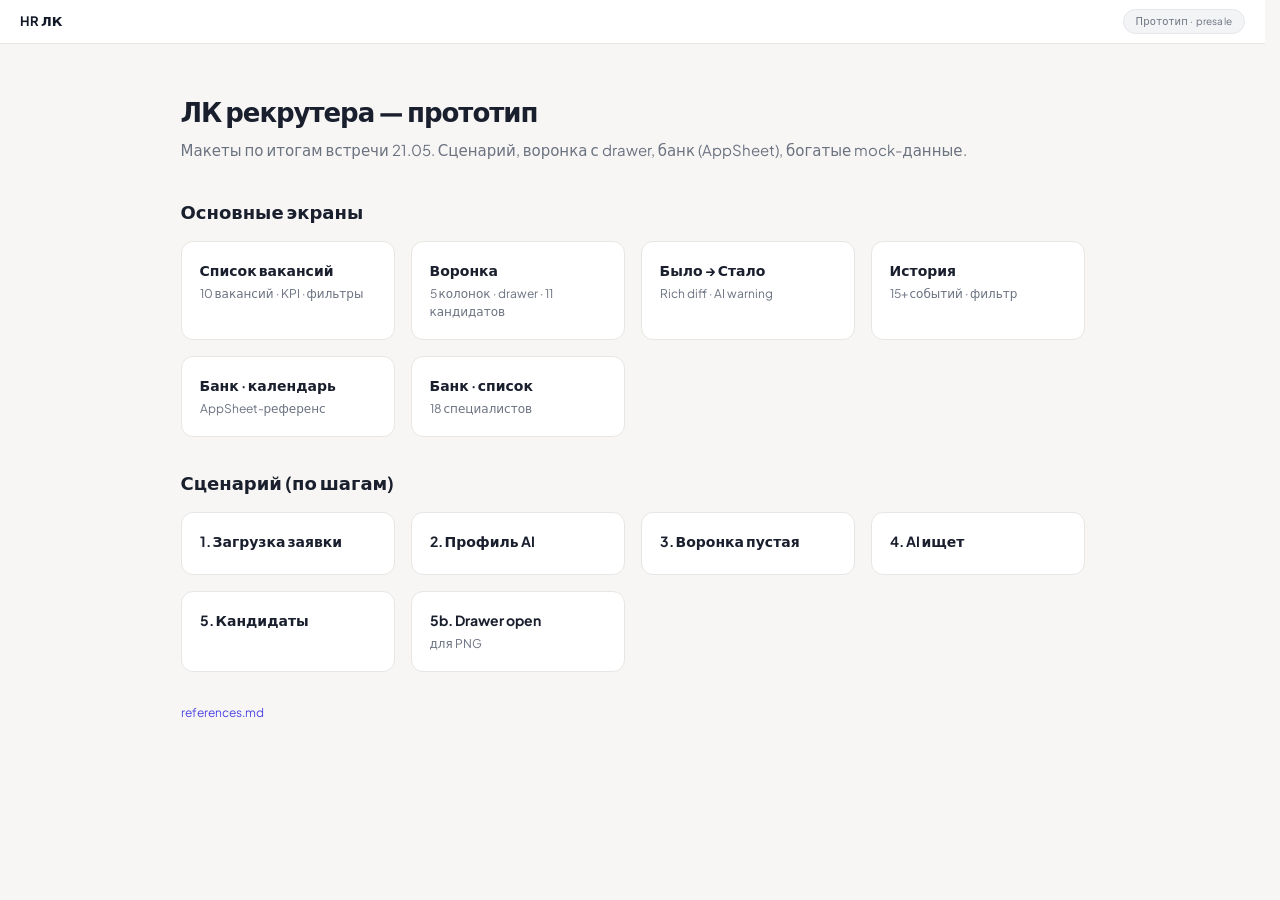
==== commit f6f529a1: "fix: исправление замечаний" ====
--- a/index.html
+++ b/index.html
@@ -4,53 +4,39 @@
   <meta charset="UTF-8">
   <meta name="viewport" content="width=device-width, initial-scale=1.0">
   <title>HR ЛК — прототип</title>
-  <link rel="stylesheet" href="styles.css?v=align12">
+  <link rel="stylesheet" href="styles.css?v=mock2">
 </head>
 <body class="page-index">
   <div class="mock-nav">
     <span class="brand">HR ЛК</span>
-    <span class="tag">Прототип · 4 экрана</span>
+    <span class="tag">Прототип · presale</span>
   </div>
 
   <div class="content-inner">
     <h1>ЛК рекрутера — прототип</h1>
-    <p class="lead">4 экрана = 4 эпика. Интерактивные demo-flows — фильтры, воронка, чеклист, модалы.</p>
+    <p class="lead">Макеты по итогам встречи 21.05. Сценарий, воронка с drawer, банк (AppSheet), богатые mock-данные.</p>
 
+    <h2 style="margin:32px 0 16px;font-size:18px">Основные экраны</h2>
     <div class="preview-grid">
-      <a href="dashboard.html" class="preview-card">
-        <div class="thumb" style="background: linear-gradient(180deg, #eef2ff 0%, #f7f6f4 100%);"></div>
-        <div class="info">
-          <h3>1. Список вакансий</h3>
-          <p>Epic-1 · KPI + карточки заявок</p>
-        </div>
-      </a>
-      <a href="vacancy.html" class="preview-card">
-        <div class="thumb" style="background: linear-gradient(180deg, #ede9fe 0%, #f7f6f4 100%);"></div>
-        <div class="info">
-          <h3>2. Воронка</h3>
-          <p>Epic-2 · подбор AI + стадии</p>
-        </div>
-      </a>
-      <a href="resume.html" class="preview-card">
-        <div class="thumb" style="background: linear-gradient(180deg, #ecfdf5 0%, #f7f6f4 100%);"></div>
-        <div class="info">
-          <h3>3. Было → Стало</h3>
-          <p>Epic-3 · адаптация + DOCX</p>
-        </div>
-      </a>
-      <a href="vacancy-card.html" class="preview-card">
-        <div class="thumb" style="background: linear-gradient(180deg, #fff7ed 0%, #f7f6f4 100%);"></div>
-        <div class="info">
-          <h3>4. История и статусы</h3>
-          <p>Epic-1.3 + Epic-4 · из воронки, кнопка в шапке</p>
-        </div>
-      </a>
+      <a href="dashboard.html" class="preview-card"><div class="info"><h3>Список вакансий</h3><p>10 вакансий · KPI · фильтры</p></div></a>
+      <a href="vacancy.html" class="preview-card"><div class="info"><h3>Воронка</h3><p>5 колонок · drawer · 11 кандидатов</p></div></a>
+      <a href="resume.html" class="preview-card"><div class="info"><h3>Было → Стало</h3><p>Rich diff · AI warning</p></div></a>
+      <a href="vacancy-card.html" class="preview-card"><div class="info"><h3>История</h3><p>15+ событий · фильтр</p></div></a>
+      <a href="resume-bank-calendar.html" class="preview-card"><div class="info"><h3>Банк · календарь</h3><p>AppSheet-референс</p></div></a>
+      <a href="resume-bank.html" class="preview-card"><div class="info"><h3>Банк · список</h3><p>18 специалистов</p></div></a>
     </div>
 
-    <p class="footer-links">
-      <a href="references.md">references.md</a>
-      presale-only · не в git-репо
-    </p>
+    <h2 style="margin:32px 0 16px;font-size:18px">Сценарий (по шагам)</h2>
+    <div class="preview-grid">
+      <a href="vacancy-create-1.html" class="preview-card"><div class="info"><h3>1. Загрузка заявки</h3></div></a>
+      <a href="vacancy-create-2.html" class="preview-card"><div class="info"><h3>2. Профиль AI</h3></div></a>
+      <a href="vacancy-funnel-empty.html" class="preview-card"><div class="info"><h3>3. Воронка пустая</h3></div></a>
+      <a href="vacancy-funnel-loading.html" class="preview-card"><div class="info"><h3>4. AI ищет</h3></div></a>
+      <a href="vacancy.html" class="preview-card"><div class="info"><h3>5. Кандидаты</h3></div></a>
+      <a href="vacancy-drawer-open.html" class="preview-card"><div class="info"><h3>5b. Drawer open</h3><p>для PNG</p></div></a>
+    </div>
+
+    <p class="footer-links"><a href="references.md">references.md</a></p>
   </div>
 </body>
 </html>
--- a/styles.css
+++ b/styles.css
@@ -55,7 +55,12 @@
 
 * { box-sizing: border-box; margin: 0; padding: 0; }
 
-html, body { height: 100%; }
+html {
+  height: 100%;
+  scrollbar-gutter: stable;
+}
+
+body { height: 100%; }
 
 body {
   font-family: var(--font);
@@ -347,6 +352,13 @@
   overflow: auto;
 }
 
+.content--flush.funnel-layout {
+  padding: 0;
+  overflow: visible;
+  display: flex;
+  flex-direction: column;
+}
+
 .content--flush {
   padding: 0;
   overflow: hidden;
@@ -355,25 +367,34 @@
 }
 
 .content--resume {
-  padding-bottom: 120px;
+  padding-bottom: 180px;
+}
+
+/* Дашборд: без верхнего padding — sticky-фильтры прилипают вплотную к краю скролла */
+.content--dashboard {
+  padding-top: 0;
+}
+
+.content--dashboard > .today-plan {
+  margin-top: 24px;
 }
 
 /* KPI */
 .kpi-row {
   display: grid;
   grid-template-columns: repeat(3, 1fr);
-  gap: 16px;
-  margin-bottom: 24px;
+  gap: 12px;
+  margin-bottom: 20px;
 }
 
 .kpi-card {
   background: var(--surface);
   border: 1px solid var(--border);
-  border-radius: var(--radius);
-  padding: 18px 20px;
+  border-radius: var(--radius-sm);
+  padding: 12px 14px;
   box-shadow: var(--shadow);
   display: flex;
-  gap: 14px;
+  gap: 10px;
   align-items: center;
   border-left: 3px solid transparent;
 }
@@ -396,9 +417,9 @@
 }
 
 .kpi-card__icon {
-  width: 40px;
-  height: 40px;
-  border-radius: 10px;
+  width: 34px;
+  height: 34px;
+  border-radius: 8px;
   display: flex;
   align-items: center;
   justify-content: center;
@@ -430,37 +451,48 @@
 
 .kpi-card__icon .icon {
   display: block;
+  width: 18px;
+  height: 18px;
 }
 
 .kpi-card__body { flex: 1; min-width: 0; }
 
 .kpi-card .label {
-  font-size: 12px;
+  font-size: 11px;
   font-weight: 500;
   color: var(--text-muted);
-  margin-bottom: 4px;
+  margin-bottom: 2px;
+  line-height: 1.3;
 }
 
 .kpi-card .value {
-  font-size: 28px;
+  font-size: 22px;
   font-weight: 700;
-  letter-spacing: -0.04em;
+  letter-spacing: -0.03em;
   line-height: 1;
 }
 
-.kpi-card .hint { font-size: 11px; color: var(--text-muted); margin-top: 6px; }
+.kpi-card .hint {
+  font-size: 10px;
+  color: var(--text-muted);
+  margin-top: 4px;
+  line-height: 1.3;
+}
 
 /* Vacancy card list */
 .vacancy-list {
-  display: flex;
-  flex-direction: column;
-  gap: 10px;
+  display: grid;
+  grid-template-columns: minmax(0, 1fr) 148px auto;
+  column-gap: 20px;
+  row-gap: 10px;
 }
 
 .vacancy-card {
-  display: flex;
-  align-items: center;
-  gap: 20px;
+  display: grid;
+  grid-column: 1 / -1;
+  grid-template-columns: subgrid;
+  align-items: center;
+  gap: 12px 0;
   padding: 16px 20px;
   background: var(--surface);
   border: 1px solid var(--border);
@@ -482,32 +514,23 @@
 .vacancy-card:hover .title { color: var(--primary); }
 
 .vacancy-card__main {
-  flex: 1 1 0;
+  grid-column: 1;
   min-width: 0;
 }
 
 .vacancy-card__status {
-  flex: 0 0 148px;
+  grid-column: 2;
   display: flex;
   align-items: center;
   justify-content: flex-start;
 }
 
-.vacancy-card__meta {
-  flex: 0 0 188px;
-  font-size: 12px;
-  color: var(--text-muted);
-  text-align: left;
-  white-space: nowrap;
-}
-
 .vacancy-card__actions {
-  flex: 0 0 204px;
+  grid-column: 3;
   display: flex;
   align-items: center;
   justify-content: flex-end;
   gap: 8px;
-  flex-shrink: 0;
 }
 
 .vacancy-card__main .title,
@@ -597,11 +620,6 @@
   font-weight: 600;
 }
 
-.vacancy-card__meta .meta-reject {
-  color: var(--badge-danger-text);
-  font-weight: 600;
-}
-
 .vacancy-card--highlight {
   border-color: #fed7aa;
   background: linear-gradient(90deg, #fffbeb 0%, #ffffff 55%);
@@ -777,18 +795,6 @@
   color: var(--text-muted);
 }
 
-.resume-version {
-  margin-left: 10px;
-  padding: 3px 10px;
-  border-radius: 999px;
-  font-size: 11px;
-  font-weight: 600;
-  background: #fff;
-  color: #475569;
-  border: 1px solid #cbd5e1;
-  box-shadow: 0 1px 2px rgba(15, 23, 42, 0.04);
-}
-
 .badge {
   display: inline-flex;
   align-items: center;
@@ -963,7 +969,7 @@
   padding: 0;
   box-shadow: var(--shadow);
   border: 1px solid var(--border);
-  overflow: hidden;
+  overflow: visible;
 }
 
 .pipeline-col--ai { border-top: 3px solid var(--stage-ai); }
@@ -973,25 +979,36 @@
 
 .pipeline-col__head {
   display: flex;
+  flex-direction: column;
+  align-items: stretch;
+  padding: 12px 14px;
+  border-bottom: 1px solid var(--border);
+  background: #fafaf9;
+  flex-shrink: 0;
+}
+
+.pipeline-col__head-row {
+  display: flex;
   align-items: center;
   justify-content: space-between;
   gap: 8px;
-  padding: 12px 14px 10px;
-  border-bottom: 1px solid var(--border);
-  background: #fafaf9;
-}
-
+  min-width: 0;
+}
+
+.pipeline-col__title,
 .pipeline-col__head h3 {
   font-size: 11px;
   font-weight: 700;
   text-transform: uppercase;
   letter-spacing: 0.05em;
   color: var(--text-muted);
+  line-height: 1.35;
+  min-width: 0;
+  flex: 1;
+  margin: 0;
   white-space: nowrap;
   overflow: hidden;
   text-overflow: ellipsis;
-  min-width: 0;
-  flex: 1;
 }
 
 .count-badge {
@@ -1006,6 +1023,7 @@
   display: flex;
   align-items: center;
   justify-content: center;
+  flex-shrink: 0;
 }
 
 .pipeline-col--ai .count-badge {
@@ -1014,6 +1032,214 @@
 }
 
 .pipeline-col__body { padding: 12px; }
+
+.pipeline-col__head-tools {
+  display: flex;
+  align-items: center;
+  gap: 6px;
+  flex-shrink: 0;
+  overflow: visible;
+}
+
+.pipeline-col__head {
+  overflow: visible;
+}
+
+/* Custom tooltips */
+.hint-tooltip {
+  position: relative;
+}
+
+.hint-tooltip::before,
+.hint-tooltip::after {
+  position: absolute;
+  left: 50%;
+  transform: translateX(-50%);
+  opacity: 0;
+  visibility: hidden;
+  pointer-events: none;
+  transition: opacity 0.16s ease, transform 0.16s ease, visibility 0.16s ease;
+  z-index: 300;
+}
+
+.hint-tooltip::after {
+  content: attr(data-tooltip);
+  bottom: calc(100% + 8px);
+  padding: 6px 10px;
+  background: var(--surface);
+  color: var(--text);
+  font-size: 11px;
+  font-weight: 500;
+  line-height: 1.4;
+  letter-spacing: 0;
+  border: 1px solid var(--border);
+  border-radius: var(--radius-sm);
+  box-shadow: var(--shadow-md);
+  white-space: nowrap;
+  transform: translateX(-50%) translateY(3px);
+}
+
+.hint-tooltip::before {
+  display: none;
+}
+
+.hint-tooltip--wide::after {
+  white-space: normal;
+  text-align: center;
+  min-width: 240px;
+  max-width: 280px;
+}
+
+.hint-tooltip--end::after {
+  left: auto;
+  right: 0;
+  transform: translateY(3px);
+  white-space: normal;
+  text-align: left;
+  max-width: 220px;
+}
+
+.hint-tooltip--end::before {
+  display: none;
+}
+
+.hint-tooltip--end:hover::after,
+.hint-tooltip--end:focus-visible::after {
+  transform: translateY(0);
+}
+
+.hint-tooltip--end:hover::before,
+.hint-tooltip--end:focus-visible::before {
+  transform: none;
+}
+
+.hint-tooltip--below::after {
+  bottom: auto;
+  top: calc(100% + 8px);
+  transform: translateX(-50%) translateY(-3px);
+}
+
+.hint-tooltip--below::before {
+  display: none;
+}
+
+.hint-tooltip:hover::before,
+.hint-tooltip:hover::after,
+.hint-tooltip:focus-visible::before,
+.hint-tooltip:focus-visible::after {
+  opacity: 1;
+  visibility: visible;
+}
+
+.hint-tooltip:hover::after,
+.hint-tooltip:focus-visible::after {
+  transform: translateX(-50%) translateY(0);
+}
+
+.hint-tooltip--below:hover::after,
+.hint-tooltip--below:focus-visible::after {
+  transform: translateX(-50%) translateY(0);
+}
+
+.hint-tooltip--below:hover::before,
+.hint-tooltip--below:focus-visible::before {
+  transform: none;
+}
+
+.funnel-columns-menu[open] .funnel-columns-menu__trigger::after {
+  opacity: 0 !important;
+  visibility: hidden !important;
+}
+
+.funnel-columns-menu {
+  position: relative;
+}
+
+.funnel-columns-menu__trigger {
+  list-style: none;
+  cursor: pointer;
+}
+
+.funnel-columns-menu__trigger::-webkit-details-marker {
+  display: none;
+}
+
+.funnel-columns-menu[open] .funnel-columns-menu__trigger {
+  background: var(--primary-soft);
+  border-color: #c7d2fe;
+  color: var(--primary);
+}
+
+.funnel-columns-menu__panel {
+  position: absolute;
+  top: calc(100% + 8px);
+  right: 0;
+  z-index: 30;
+  min-width: 280px;
+  padding: 8px;
+  background: var(--surface);
+  border: 1px solid var(--border);
+  border-radius: var(--radius);
+  box-shadow: var(--shadow-md);
+}
+
+.funnel-columns-menu__summary {
+  margin: 0;
+  padding: 4px 10px 8px;
+  font-size: 12px;
+  color: var(--text-muted);
+  border-bottom: 1px solid var(--border);
+  margin-bottom: 4px;
+}
+
+.funnel-columns-menu__item {
+  display: flex;
+  align-items: flex-start;
+  gap: 10px;
+  padding: 8px 10px;
+  border-radius: var(--radius-sm);
+  cursor: pointer;
+}
+
+.funnel-columns-menu__item:hover {
+  background: var(--bg);
+}
+
+.funnel-columns-menu__item input {
+  margin-top: 2px;
+  flex-shrink: 0;
+}
+
+.funnel-columns-menu__text {
+  display: flex;
+  flex-direction: column;
+  gap: 2px;
+  min-width: 0;
+}
+
+.funnel-columns-menu__name {
+  font-size: 13px;
+  font-weight: 600;
+  color: var(--text);
+}
+
+.funnel-columns-menu__hint {
+  font-size: 11px;
+  color: var(--text-muted);
+  line-height: 1.35;
+}
+
+.pipeline-empty-state--board {
+  flex: 1;
+  display: flex;
+  align-items: center;
+  justify-content: center;
+  min-height: 240px;
+  margin: 16px;
+  background: var(--surface);
+  border: 1px dashed var(--border);
+  border-radius: var(--radius);
+}
 
 .candidate-card {
   background: var(--surface);
@@ -1041,8 +1267,9 @@
 }
 
 .candidate-card.selected {
-  border-color: var(--primary);
-  box-shadow: 0 0 0 2px rgba(79, 70, 229, 0.2), var(--shadow-md);
+  border-color: #d4d4d8;
+  background: #fafaf9;
+  box-shadow: var(--shadow-md);
 }
 
 .candidate-card__row {
@@ -1369,7 +1596,53 @@
   font-size: 13px;
   line-height: 1.65;
   min-height: 300px;
+  max-height: min(72vh, 720px);
+  overflow-y: auto;
   box-shadow: var(--shadow);
+}
+
+.diff-box--loading {
+  position: relative;
+  overflow: hidden;
+}
+
+.diff-box__body {
+  transition: opacity 0.25s ease;
+}
+
+.diff-box__body.is-faded {
+  opacity: 0.35;
+  pointer-events: none;
+}
+
+.diff-box__loader {
+  display: none;
+  position: absolute;
+  inset: 0;
+  z-index: 2;
+  flex-direction: column;
+  align-items: center;
+  justify-content: center;
+  gap: 12px;
+  background: rgba(255, 255, 255, 0.88);
+  backdrop-filter: blur(4px);
+  border-radius: var(--radius);
+  font-size: 13px;
+  font-weight: 600;
+  color: var(--primary);
+}
+
+.diff-box--loading .diff-box__loader {
+  display: flex;
+}
+
+.diff-box__loader-spinner {
+  width: 32px;
+  height: 32px;
+  border: 3px solid var(--primary-soft);
+  border-top-color: var(--primary);
+  border-radius: 50%;
+  animation: spin 0.8s linear infinite;
 }
 
 .diff-col--after h3 { color: var(--primary); }
@@ -1379,12 +1652,144 @@
   box-shadow: 0 0 0 1px var(--primary-soft), var(--shadow);
 }
 
-.diff-box .highlight {
+.diff-box .highlight,
+.diff-box .diff-ins {
   background: #dcfce7;
   color: #166534;
   padding: 1px 5px;
   border-radius: 4px;
   font-weight: 500;
+}
+
+.diff-box .diff-del,
+.diff-box li.diff-del {
+  background: #fee2e2;
+  color: #991b1b;
+  padding: 1px 5px;
+  border-radius: 4px;
+  text-decoration: line-through;
+}
+
+.diff-box li.diff-del {
+  display: list-item;
+  padding: 4px 8px;
+  margin-left: -4px;
+}
+
+.diff-box .diff-mod {
+  background: #fef3c7;
+  color: #92400e;
+  padding: 1px 5px;
+  border-radius: 4px;
+}
+
+.diff-box .cv-job-removed {
+  padding: 10px 12px;
+  border-radius: var(--radius-sm);
+  margin-bottom: 12px;
+  font-size: 12px;
+}
+
+.diff-legend {
+  display: flex;
+  flex-wrap: wrap;
+  gap: 10px 16px;
+  margin-bottom: 16px;
+  font-size: 11px;
+  font-weight: 600;
+  color: var(--text-muted);
+}
+
+.diff-legend__item {
+  display: inline-flex;
+  align-items: center;
+  gap: 6px;
+}
+
+.diff-legend__item::before {
+  content: '';
+  width: 14px;
+  height: 14px;
+  border-radius: 3px;
+  flex-shrink: 0;
+}
+
+.diff-legend__item--ins::before {
+  background: #dcfce7;
+  border: 1px solid #86efac;
+}
+
+.diff-legend__item--del::before {
+  background: #fee2e2;
+  border: 1px solid #fca5a5;
+}
+
+.diff-legend__item--mod::before {
+  background: linear-gradient(90deg, #fee2e2 50%, #dcfce7 50%);
+  border: 1px solid #fcd34d;
+}
+
+.diff-box h4 {
+  font-size: 11px;
+  font-weight: 700;
+  text-transform: uppercase;
+  letter-spacing: 0.05em;
+  color: var(--text-muted);
+  margin: 16px 0 8px;
+}
+
+.diff-box h4:first-child,
+.diff-box .cv-header + h4 {
+  margin-top: 0;
+}
+
+.diff-box .cv-header {
+  margin-bottom: 4px;
+}
+
+.diff-box .cv-name {
+  font-size: 15px;
+  margin-bottom: 4px;
+}
+
+.diff-box .cv-meta {
+  font-size: 12px;
+  color: var(--text-muted);
+  margin-bottom: 2px;
+}
+
+.diff-box .cv-list {
+  margin: 0 0 12px;
+  padding-left: 18px;
+}
+
+.diff-box .cv-list li {
+  margin-bottom: 6px;
+}
+
+.diff-box .cv-job {
+  margin-bottom: 16px;
+  padding-bottom: 16px;
+  border-bottom: 1px solid var(--border);
+}
+
+.diff-box .cv-job:last-of-type {
+  border-bottom: none;
+  padding-bottom: 0;
+  margin-bottom: 8px;
+}
+
+.diff-box .cv-job-desc {
+  color: var(--text-muted);
+  font-size: 12px;
+  margin-bottom: 8px;
+}
+
+.diff-box .cv-tech {
+  font-size: 11px;
+  color: var(--text-muted);
+  margin-top: 8px;
+  margin-bottom: 0;
 }
 
 .diff-box p { margin-bottom: 12px; }
@@ -1519,6 +1924,32 @@
   flex-shrink: 0;
 }
 
+.vacancy-tabs--board {
+  align-items: stretch;
+  justify-content: space-between;
+  gap: 16px;
+  position: relative;
+  z-index: 40;
+  overflow: visible;
+}
+
+.vacancy-tabs__nav {
+  display: flex;
+  gap: 4px;
+  min-width: 0;
+}
+
+.vacancy-tabs__actions {
+  display: flex;
+  align-items: center;
+  gap: 8px;
+  flex-shrink: 0;
+  position: relative;
+  z-index: 41;
+  padding: 8px 0;
+  overflow: visible;
+}
+
 .vacancy-tabs__item {
   padding: 12px 16px;
   font-size: 13px;
@@ -1541,14 +1972,6 @@
 }
 
 
-.pipeline-col__head-left {
-  display: flex;
-  align-items: center;
-  gap: 8px;
-  min-width: 0;
-}
-
-.pipeline-col__head-left h3 { flex-shrink: 0; }
 
 .pipeline-col__link {
   font-size: 11px;
@@ -1556,6 +1979,8 @@
   color: var(--primary);
   text-decoration: none;
   white-space: nowrap;
+  display: inline-flex;
+  align-items: center;
 }
 
 .pipeline-col__link:hover { text-decoration: underline; }
@@ -1580,7 +2005,7 @@
   flex-direction: column;
   gap: 16px;
   padding: 20px 24px 24px;
-  overflow-y: auto;
+  overflow: hidden;
 }
 
 .vcard-stats {
@@ -1717,17 +2142,6 @@
   margin: 0;
 }
 
-.timeline::before {
-  content: "";
-  position: absolute;
-  left: calc(var(--timeline-gutter) + var(--timeline-track) / 2 - 1px);
-  top: 22px;
-  bottom: 22px;
-  width: 2px;
-  background: var(--border);
-  z-index: 0;
-}
-
 .timeline__item {
   display: grid;
   grid-template-columns: var(--timeline-track) minmax(0, 1fr);
@@ -1739,6 +2153,23 @@
   display: flex;
   justify-content: center;
   padding-top: 4px;
+  position: relative;
+}
+
+.timeline__track::after {
+  content: "";
+  position: absolute;
+  left: 50%;
+  top: 18px;
+  bottom: -10px;
+  width: 2px;
+  transform: translateX(-50%);
+  background: var(--border);
+  z-index: 0;
+}
+
+.timeline__item:last-child .timeline__track::after {
+  display: none;
 }
 
 .timeline__dot {
@@ -1780,15 +2211,29 @@
 .timeline__body {
   display: flex;
   flex-direction: column;
-  gap: 2px;
-  font-size: 12px;
+  gap: 4px;
+  font-size: 13px;
   color: var(--text-muted);
 }
 
 .timeline__body strong {
-  font-size: 13px;
+  font-size: 14px;
   color: var(--text);
   font-weight: 600;
+}
+
+.timeline__item--reject .timeline__dot {
+  width: 10px;
+  height: 10px;
+  background: var(--danger);
+  box-shadow: 0 0 0 3px var(--badge-danger-bg);
+}
+
+.timeline__item--ai .timeline__dot {
+  width: 10px;
+  height: 10px;
+  background: var(--stage-ai);
+  box-shadow: 0 0 0 3px #f5f3ff;
 }
 
 @media (max-width: 900px) {
@@ -1803,10 +2248,10 @@
     flex-basis: 220px;
     min-width: 220px;
   }
-  .vacancy-card { gap: 12px; }
-  .vacancy-card__meta { display: none; }
-  .vacancy-card__status { flex-basis: 132px; }
-  .vacancy-card__actions { flex-basis: 204px; }
+  .vacancy-list {
+    grid-template-columns: minmax(0, 1fr) 132px auto;
+    column-gap: 16px;
+  }
 }
 
 @media (max-width: 900px) {
@@ -1847,6 +2292,18 @@
   margin-bottom: 14px;
   padding: 0 0 14px;
   border-bottom: 1px solid var(--border);
+}
+
+/* Дашборд: фильтры остаются при скролле списка вакансий */
+.content--dashboard .list-controls {
+  position: sticky;
+  top: 0;
+  z-index: 20;
+  margin-left: -28px;
+  margin-right: -28px;
+  padding: 8px 28px 12px;
+  background: var(--bg);
+  box-shadow: 0 4px 12px -6px rgba(15, 23, 42, 0.12);
 }
 
 .list-controls__row {
@@ -2115,21 +2572,167 @@
   margin-right: 4px;
 }
 
-/* Queue banner */
-.queue-banner {
-  display: flex;
-  align-items: center;
-  gap: 8px;
-  padding: 10px 14px;
+/* Today plan panel */
+.today-plan {
+  background: var(--surface);
+  border: 1px solid var(--border);
+  border-radius: var(--radius);
+  box-shadow: var(--shadow);
+  padding: 18px 20px;
   margin-bottom: 16px;
+}
+
+.today-plan__header {
+  display: flex;
+  align-items: flex-start;
+  justify-content: space-between;
+  gap: 16px;
+  margin-bottom: 14px;
+}
+
+.today-plan__title {
+  display: flex;
+  align-items: center;
+  gap: 12px;
+  min-width: 0;
+}
+
+.today-plan__icon {
+  width: 40px;
+  height: 40px;
+  border-radius: 10px;
+  display: flex;
+  align-items: center;
+  justify-content: center;
+  flex-shrink: 0;
   background: var(--primary-soft);
-  border: 1px solid #c7d2fe;
+  color: var(--primary);
+}
+
+.today-plan__heading {
+  margin: 0;
+  font-size: 15px;
+  font-weight: 700;
+  letter-spacing: -0.02em;
+  color: var(--text);
+  line-height: 1.3;
+}
+
+.today-plan__subtitle {
+  margin: 2px 0 0;
+  font-size: 12px;
+  color: var(--text-muted);
+  line-height: 1.4;
+}
+
+.today-plan__date {
+  flex-shrink: 0;
+  font-size: 12px;
+  font-weight: 500;
+  color: var(--text-muted);
+  padding-top: 2px;
+}
+
+.today-plan__items {
+  display: grid;
+  grid-template-columns: repeat(2, 1fr);
+  gap: 12px;
+}
+
+.today-plan__item {
+  display: flex;
+  align-items: center;
+  gap: 12px;
+  width: 100%;
+  padding: 14px 16px;
+  border: 1px solid transparent;
   border-radius: var(--radius-sm);
+  font-family: inherit;
+  text-align: left;
+  text-decoration: none;
+  color: inherit;
+  cursor: pointer;
+  transition: border-color 0.15s, box-shadow 0.15s, transform 0.15s;
+}
+
+.today-plan__item:hover {
+  border-color: var(--border);
+  box-shadow: 0 2px 8px rgba(15, 23, 42, 0.06);
+}
+
+.today-plan__item:focus-visible {
+  outline: 2px solid var(--primary);
+  outline-offset: 2px;
+}
+
+.today-plan__item--review {
+  background: linear-gradient(180deg, #ffffff 0%, #fffdf8 100%);
+  border-color: #fde68a;
+}
+
+.today-plan__item--review .today-plan__count { color: #92400e; }
+.today-plan__item--review .today-plan__text strong { color: #78350f; }
+.today-plan__item--review .today-plan__chevron { color: #b45309; }
+
+.today-plan__item--waiting,
+.today-plan__item--response {
+  background: linear-gradient(180deg, #ffffff 0%, #fff7ed 100%);
+  border-color: #fdba74;
+}
+
+.today-plan__item--waiting .today-plan__count,
+.today-plan__item--response .today-plan__count { color: #9a3412; }
+.today-plan__item--waiting .today-plan__text strong,
+.today-plan__item--response .today-plan__text strong { color: #7c2d12; }
+.today-plan__item--waiting .today-plan__chevron,
+.today-plan__item--response .today-plan__chevron { color: #c2410c; }
+
+.pipeline-col--plan-focus {
+  border-color: #d4d4d8;
+  box-shadow: var(--shadow-md);
+}
+
+.pipeline-col--plan-focus .pipeline-col__head {
+  background: #f5f5f4;
+}
+
+.today-plan__count {
+  flex-shrink: 0;
+  min-width: 32px;
+  font-size: 28px;
+  font-weight: 700;
+  letter-spacing: -0.04em;
+  line-height: 1;
+}
+
+.today-plan__text {
+  flex: 1;
+  min-width: 0;
+  display: flex;
+  flex-direction: column;
+  gap: 2px;
+}
+
+.today-plan__text strong {
   font-size: 13px;
-  color: #4338ca;
-}
-
-.queue-banner strong { font-weight: 700; }
+  font-weight: 600;
+  line-height: 1.3;
+}
+
+.today-plan__text span {
+  font-size: 11px;
+  color: var(--text-muted);
+  line-height: 1.3;
+}
+
+.today-plan__chevron {
+  flex-shrink: 0;
+  opacity: 0.7;
+}
+
+@media (max-width: 900px) {
+  .today-plan__items { grid-template-columns: 1fr; }
+}
 
 /* Vacancy card extras */
 .vacancy-card__brief {
@@ -2255,8 +2858,7 @@
 
 .field input[type="text"],
 .field input[type="date"],
-.field textarea,
-.field .drop-zone {
+.field textarea {
   width: 100%;
   padding: 10px 12px;
   border: 1px solid var(--border);
@@ -2267,6 +2869,10 @@
   resize: vertical;
 }
 
+.field .drop-zone {
+  width: 100%;
+}
+
 .field textarea { min-height: 100px; }
 
 .field input:focus,
@@ -2277,11 +2883,55 @@
 }
 
 .drop-zone {
-  background: var(--bg);
-  color: var(--text-muted);
+  display: flex;
+  align-items: center;
+  justify-content: center;
+  gap: 10px;
+  padding: 14px 16px;
+  background: var(--primary-soft);
+  color: var(--text);
   text-align: center;
+  font-size: 13px;
+  font-weight: 500;
+  line-height: 1.4;
+  border: 1.5px dashed #a5b4fc;
+  border-radius: var(--radius-sm);
+  cursor: pointer;
+  transition: background 0.15s ease, border-color 0.15s ease, box-shadow 0.15s ease;
+}
+
+.drop-zone:hover {
+  background: #e0e7ff;
+  border-color: var(--primary);
+  box-shadow: 0 0 0 3px rgba(79, 70, 229, 0.08);
+}
+
+.drop-zone__icon {
+  color: var(--primary);
+  flex-shrink: 0;
+}
+
+.drop-zone__mock {
+  font-weight: 400;
+  color: var(--text-muted);
+}
+
+.upload-or {
+  display: flex;
+  align-items: center;
+  gap: 12px;
+  margin-bottom: 10px;
   font-size: 12px;
-  border-style: dashed;
+  font-weight: 600;
+  color: var(--text-muted);
+}
+
+.upload-or::before,
+.upload-or::after {
+  content: "";
+  flex: 1;
+  height: 1px;
+  background: var(--border);
 }
 
 .radio-group {
@@ -2560,19 +3210,6 @@
 .sticky-actions--with-checklist .sticky-actions__row .actions {
   margin: 0;
   flex-wrap: nowrap;
-}
-
-.pipeline-col__head .pipeline-col__head-left {
-  display: flex;
-  align-items: center;
-  gap: 8px;
-  min-width: 0;
-  flex: 1;
-}
-
-.pipeline-col__head .pipeline-col__head-left h3 {
-  flex: 0 1 auto;
-  min-width: 0;
 }
 
 /* Brief strip */
@@ -2778,12 +3415,1308 @@
 
 @media (max-width: 900px) {
   .kpi-row--4 { grid-template-columns: 1fr; }
+  .bank-toolbar { flex-wrap: wrap; }
+  .bank-toolbar__period { min-width: 0; text-align: left; }
   .checklist-bar { gap: 8px; }
   .sticky-actions--with-checklist .sticky-actions__row { flex-wrap: wrap; }
-  .content--resume { padding-bottom: 160px; }
+  .content--resume { padding-bottom: 200px; }
   .list-controls__spacer { display: none; }
   .list-controls__block--sort { width: 100%; }
   .control-shell--sort { width: 100%; }
   .control-shell--sort .control-select { flex: 1; min-width: 0; }
   .segmented { max-width: 100%; overflow-x: auto; }
 }
+
+/* ——— Plan 21.05 additions ——— */
+
+:root {
+  --stage-reject: #f87171;
+}
+
+.pipeline--full {
+  display: flex;
+  flex: 1;
+  gap: 12px;
+  overflow-x: auto;
+  overflow-y: hidden;
+  padding: 16px;
+  min-height: 0;
+  align-items: stretch;
+  align-self: stretch;
+  width: 100%;
+}
+
+.pipeline--full .pipeline-col {
+  flex: 1 0 220px;
+  min-width: 220px;
+  max-width: 280px;
+  min-height: 0;
+  max-height: 100%;
+}
+
+.pipeline--full .pipeline-col__body {
+  flex: 1;
+  min-height: 0;
+  overflow-y: auto;
+  -webkit-overflow-scrolling: touch;
+}
+
+.pipeline-col--reject { border-top: 3px solid var(--stage-reject); }
+
+.btn-xs {
+  padding: 4px 8px;
+  font-size: 11px;
+  min-height: 26px;
+}
+
+.btn-ghost {
+  background: transparent;
+  border: none;
+  color: var(--text-muted);
+  padding: 4px 8px;
+  font-size: 11px;
+}
+
+.btn-ghost:hover { color: var(--primary); background: var(--primary-soft); }
+
+.btn-danger {
+  background: var(--danger);
+  color: #fff;
+  border: none;
+}
+
+.btn-danger:hover { background: #b91c1c; }
+
+.btn-link {
+  background: none;
+  border: none;
+  color: var(--primary);
+  font-size: 13px;
+  padding: 0;
+  cursor: pointer;
+  text-decoration: underline;
+  text-underline-offset: 2px;
+}
+
+.funnel-layout { position: relative; flex: 1; min-height: 0; display: flex; flex-direction: column; z-index: 1; }
+
+.drawer-overlay {
+  position: fixed;
+  inset: 0;
+  background: rgba(15, 23, 42, 0.35);
+  z-index: 200;
+  opacity: 0;
+  pointer-events: none;
+  transition: opacity 0.2s;
+}
+
+.drawer-overlay.is-open {
+  opacity: 1;
+  pointer-events: auto;
+}
+
+.drawer {
+  position: fixed;
+  top: var(--mock-nav-h);
+  right: 0;
+  bottom: 0;
+  width: min(400px, 100vw);
+  background: var(--surface);
+  border-left: 1px solid var(--border);
+  box-shadow: var(--shadow-lg);
+  z-index: 201;
+  transform: translateX(100%);
+  transition: transform 0.25s ease;
+  display: flex;
+  flex-direction: column;
+  overflow: hidden;
+}
+
+.drawer.is-open { transform: translateX(0); }
+
+body.drawer--open .drawer { transform: translateX(0); }
+body.drawer--open .drawer-overlay { opacity: 1; pointer-events: auto; }
+
+.drawer__head {
+  display: flex;
+  align-items: center;
+  justify-content: space-between;
+  padding: 16px 20px;
+  border-bottom: 1px solid var(--border);
+  flex-shrink: 0;
+}
+
+.drawer__close {
+  background: none;
+  border: none;
+  cursor: pointer;
+  padding: 6px;
+  border-radius: 6px;
+  color: var(--text-muted);
+}
+
+.drawer__close:hover { background: var(--bg); color: var(--text); }
+
+.drawer__body {
+  flex: 1;
+  min-height: 0;
+  display: flex;
+  flex-direction: column;
+  overflow: hidden;
+  padding: 0;
+}
+
+.drawer .detail-panel {
+  flex: 1;
+  min-height: 0;
+  display: flex;
+  flex-direction: column;
+  padding: 0;
+  box-shadow: none;
+  border: none;
+}
+
+.drawer .detail-panel__scroll {
+  flex: 1;
+  min-height: 0;
+  overflow-y: auto;
+  padding: 20px 20px 16px;
+}
+
+.drawer .detail-panel__foot.actions {
+  flex-shrink: 0;
+  margin-top: auto;
+  padding: 12px 20px 20px;
+  border-top: 1px solid var(--border);
+  background: var(--surface);
+}
+
+.candidate-card__reject-label {
+  font-size: 12px;
+  color: var(--danger);
+  margin-top: 4px;
+}
+
+@keyframes spin { to { transform: rotate(360deg); } }
+
+.pipeline-col--loading .pipeline-col__body {
+  background: linear-gradient(180deg, rgba(238, 242, 255, 0.45) 0%, transparent 120px);
+}
+
+.count-badge--loading {
+  background: var(--badge-review-bg);
+  color: var(--badge-review-text);
+  min-width: 28px;
+  padding-inline: 8px;
+}
+
+.count-badge__dots {
+  display: inline-flex;
+  align-items: center;
+  gap: 3px;
+  height: 10px;
+}
+
+.count-badge__dots span {
+  width: 4px;
+  height: 4px;
+  border-radius: 50%;
+  background: currentColor;
+  animation: funnel-dot-bounce 1.4s ease-in-out infinite;
+}
+
+.count-badge__dots span:nth-child(2) { animation-delay: 0.16s; }
+.count-badge__dots span:nth-child(3) { animation-delay: 0.32s; }
+
+@keyframes funnel-dot-bounce {
+  0%, 70%, 100% { opacity: 0.25; transform: translateY(0); }
+  35% { opacity: 1; transform: translateY(-2px); }
+}
+
+.funnel-loader {
+  display: flex;
+  flex-direction: column;
+  gap: 12px;
+}
+
+.funnel-loader__status {
+  display: flex;
+  flex-direction: column;
+  align-items: center;
+  text-align: center;
+  padding: 12px 4px 4px;
+  gap: 10px;
+}
+
+.funnel-loader__orb {
+  position: relative;
+  width: 48px;
+  height: 48px;
+}
+
+.funnel-loader__orb-core {
+  position: absolute;
+  inset: 14px;
+  border-radius: 50%;
+  background: linear-gradient(135deg, var(--ai), var(--ai-end));
+  box-shadow: 0 0 16px rgba(99, 102, 241, 0.35);
+  animation: funnel-orb-pulse 2.2s ease-in-out infinite;
+}
+
+.funnel-loader__orb-ring {
+  position: absolute;
+  inset: 0;
+  border-radius: 50%;
+  border: 2px solid transparent;
+  border-top-color: var(--stage-ai);
+  animation: spin 1.1s linear infinite;
+}
+
+.funnel-loader__orb-ring--delay {
+  inset: 5px;
+  border-top-color: rgba(139, 92, 246, 0.35);
+  border-right-color: rgba(139, 92, 246, 0.15);
+  animation-duration: 1.7s;
+  animation-direction: reverse;
+}
+
+@keyframes funnel-orb-pulse {
+  0%, 100% { transform: scale(1); opacity: 1; }
+  50% { transform: scale(0.88); opacity: 0.85; }
+}
+
+.funnel-loader__title {
+  font-size: 13px;
+  font-weight: 600;
+  color: var(--text);
+  line-height: 1.35;
+}
+
+.funnel-loader__subtitle {
+  font-size: 11px;
+  color: var(--text-muted);
+  line-height: 1.4;
+  max-width: 180px;
+}
+
+.funnel-loader__steps {
+  display: flex;
+  align-items: center;
+  gap: 5px;
+  font-size: 11px;
+  color: var(--text-muted);
+}
+
+.funnel-loader__step {
+  opacity: 0.35;
+  transition: color 0.2s;
+}
+
+.funnel-loader__step:nth-child(1) { animation: funnel-step 2.4s ease-in-out infinite; }
+.funnel-loader__step:nth-child(3) { animation: funnel-step 2.4s ease-in-out infinite 0.8s; }
+.funnel-loader__step:nth-child(5) { animation: funnel-step 2.4s ease-in-out infinite 1.6s; }
+
+.funnel-loader__step-sep {
+  opacity: 0.25;
+  font-size: 10px;
+}
+
+@keyframes funnel-step {
+  0%, 100%, 33.33% { opacity: 0.35; color: var(--text-muted); font-weight: 400; }
+  16.66% { opacity: 1; color: var(--stage-ai); font-weight: 600; }
+}
+
+.funnel-loader__skeletons {
+  display: flex;
+  flex-direction: column;
+  gap: 10px;
+}
+
+.funnel-skeleton-card {
+  display: flex;
+  gap: 12px;
+  align-items: center;
+  padding: 14px;
+  border-radius: var(--radius-sm);
+  border: 1px solid var(--border);
+  background: var(--surface);
+  overflow: hidden;
+  position: relative;
+}
+
+.funnel-skeleton-card::after {
+  content: "";
+  position: absolute;
+  inset: 0;
+  background: linear-gradient(90deg, transparent 0%, rgba(255, 255, 255, 0.65) 50%, transparent 100%);
+  transform: translateX(-100%);
+  animation: funnel-shimmer 1.8s ease-in-out infinite;
+}
+
+.funnel-skeleton-card:nth-child(2)::after { animation-delay: 0.45s; }
+
+@keyframes funnel-shimmer {
+  100% { transform: translateX(100%); }
+}
+
+.funnel-skeleton-card__avatar {
+  width: 36px;
+  height: 36px;
+  border-radius: 50%;
+  background: linear-gradient(135deg, #e0e7ff, #ede9fe);
+  flex-shrink: 0;
+}
+
+.funnel-skeleton-card__lines {
+  flex: 1;
+  display: flex;
+  flex-direction: column;
+  gap: 8px;
+  min-width: 0;
+}
+
+.funnel-skeleton-card__line {
+  height: 8px;
+  border-radius: 4px;
+  background: linear-gradient(90deg, #eef2ff, #f5f3ff);
+}
+
+.funnel-skeleton-card__line--short { width: 58%; }
+
+.content--wizard {
+  display: flex;
+  flex-direction: column;
+  overflow: hidden;
+}
+
+/* Wizard */
+.wizard {
+  display: flex;
+  flex-direction: column;
+  gap: 20px;
+  flex: 1;
+  min-height: 0;
+}
+
+.wizard__rail {
+  display: flex;
+  align-items: center;
+  gap: 0;
+  width: fit-content;
+  flex-shrink: 0;
+}
+
+.wizard__step {
+  display: flex;
+  align-items: center;
+  gap: 10px;
+  font-size: 13px;
+  font-weight: 500;
+  color: var(--text-muted);
+  white-space: nowrap;
+}
+
+.wizard__step-num {
+  width: 28px;
+  height: 28px;
+  border-radius: 50%;
+  border: 1.5px solid var(--border);
+  background: var(--surface);
+  display: flex;
+  align-items: center;
+  justify-content: center;
+  font-size: 12px;
+  font-weight: 700;
+  flex-shrink: 0;
+  transition: border-color 0.15s, background 0.15s, color 0.15s;
+}
+
+.wizard__step.is-active {
+  color: var(--text);
+  font-weight: 600;
+}
+
+.wizard__step.is-active .wizard__step-num {
+  border-color: var(--primary);
+  background: var(--primary);
+  color: #fff;
+  box-shadow: 0 0 0 3px rgba(79, 70, 229, 0.12);
+}
+
+.wizard__step.is-done {
+  color: var(--success);
+}
+
+.wizard__step.is-done .wizard__step-num {
+  border-color: var(--badge-success-dot);
+  background-color: var(--badge-success-dot);
+  color: transparent;
+  background-image: url("data:image/svg+xml,%3Csvg xmlns='http://www.w3.org/2000/svg' width='12' height='12' viewBox='0 0 24 24' fill='none' stroke='white' stroke-width='3'%3E%3Cpath d='M20 6 9 17l-5-5'/%3E%3C/svg%3E");
+  background-repeat: no-repeat;
+  background-position: center;
+  background-size: 12px;
+}
+
+.wizard__step.is-pending .wizard__step-num {
+  color: var(--text-muted);
+}
+
+.wizard__connector {
+  width: 48px;
+  height: 1.5px;
+  background: var(--border);
+  margin: 0 12px;
+  flex-shrink: 0;
+}
+
+.wizard__step.is-done + .wizard__connector {
+  background: var(--badge-success-dot);
+}
+
+.wizard-panel {
+  width: 100%;
+  flex: 1;
+  min-height: 0;
+  display: flex;
+  flex-direction: column;
+  background: var(--surface);
+  border-radius: var(--radius);
+  border: 1px solid var(--border);
+  padding: 16px 20px 16px;
+  box-shadow: var(--shadow);
+}
+
+.wizard-panel__head {
+  margin-bottom: 20px;
+  flex-shrink: 0;
+}
+
+.wizard-panel__head h2 {
+  font-size: 15px;
+  font-weight: 700;
+  letter-spacing: -0.02em;
+  margin-bottom: 0;
+}
+
+.wizard-panel__title-row {
+  display: flex;
+  align-items: center;
+  justify-content: space-between;
+  gap: 12px;
+  margin-bottom: 10px;
+}
+
+.wizard-panel__title-row h2 {
+  flex: 1;
+  min-width: 0;
+}
+
+.wizard-panel__title-row .badge {
+  flex-shrink: 0;
+}
+
+.wizard-panel__hint {
+  font-size: 13px;
+  color: var(--text-muted);
+  line-height: 1.45;
+}
+
+.wizard-panel__body {
+  margin-bottom: 0;
+  flex: 1;
+  min-height: 0;
+  overflow-y: auto;
+}
+
+.wizard-panel__body--upload {
+  display: flex;
+  flex-direction: column;
+}
+
+.wizard-panel__body--upload .field--grow {
+  flex: 1;
+  min-height: 0;
+  display: flex;
+  flex-direction: column;
+  margin-bottom: 14px;
+}
+
+.wizard-panel__body--upload .field--grow textarea {
+  flex: 1;
+  min-height: 160px;
+  resize: none;
+}
+
+.wizard-panel__body--upload .field--shrink {
+  flex-shrink: 0;
+  margin-bottom: 16px;
+}
+
+.wizard-panel__foot {
+  display: flex;
+  align-items: center;
+  justify-content: flex-end;
+  gap: 12px;
+  margin-top: auto;
+  padding-top: 12px;
+  border-top: 1px solid var(--border);
+  flex-shrink: 0;
+}
+
+.wizard-panel__foot-actions {
+  display: flex;
+  align-items: center;
+  justify-content: flex-end;
+  gap: 12px;
+}
+
+.wizard-grid {
+  display: grid;
+  grid-template-columns: 1fr 1fr;
+  gap: 16px;
+}
+
+.wizard-grid .field--full { grid-column: 1 / -1; }
+
+.wizard-grid--ai-filled .field input[type="text"],
+.wizard-grid--ai-filled .field input[type="date"] {
+  background: linear-gradient(180deg, #ffffff 0%, #fafaff 100%);
+  border-color: #e0e7ff;
+}
+
+.wizard-grid--ai-filled .field input:focus {
+  background: #fff;
+  border-color: var(--primary);
+}
+
+.wizard-callout {
+  display: flex;
+  gap: 12px;
+  align-items: flex-start;
+  padding: 14px 16px;
+  background: var(--ai-soft);
+  border: 1px solid #ddd6fe;
+  border-radius: var(--radius-sm);
+  margin-bottom: 20px;
+  font-size: 13px;
+  line-height: 1.45;
+  color: #4338ca;
+  flex-shrink: 0;
+}
+
+.wizard-callout .icon {
+  flex-shrink: 0;
+  color: var(--ai);
+  margin-top: 1px;
+}
+
+.wizard-callout strong {
+  display: block;
+  margin-bottom: 2px;
+  font-weight: 700;
+  color: #3730a3;
+}
+
+.wizard-callout p {
+  margin: 0;
+  color: #5b21b6;
+}
+
+.drop-zone--compact {
+  padding: 12px 16px;
+  min-height: 0;
+}
+
+@media (max-width: 900px) {
+  .wizard__rail {
+    width: 100%;
+    flex-wrap: wrap;
+    gap: 8px;
+  }
+
+  .wizard__connector {
+    display: none;
+  }
+
+  .wizard-grid {
+    grid-template-columns: 1fr;
+  }
+
+  .wizard-panel {
+    padding: 20px;
+  }
+
+  .wizard-panel__foot {
+    flex-wrap: wrap;
+  }
+
+  .wizard-panel__foot-actions {
+    width: 100%;
+    flex-direction: column-reverse;
+  }
+
+  .wizard-panel__foot-actions .btn {
+    width: 100%;
+  }
+}
+
+/* AI verify — warning banner (resume, wizard) */
+.ai-warning-banner {
+  display: flex;
+  gap: 14px;
+  align-items: flex-start;
+  padding: 14px 16px;
+  background: var(--badge-warn-bg);
+  border: 1px solid var(--badge-warn-border);
+  border-left: 4px solid #f59e0b;
+  border-radius: var(--radius-sm);
+  margin-bottom: 20px;
+  font-size: 13px;
+  line-height: 1.5;
+  color: var(--badge-warn-text);
+  box-shadow: 0 1px 3px rgba(234, 88, 12, 0.08);
+}
+
+.ai-warning-banner .icon {
+  flex-shrink: 0;
+  color: var(--warning);
+  margin-top: 1px;
+}
+
+.ai-warning-banner strong {
+  display: block;
+  margin-bottom: 4px;
+  font-size: 14px;
+  font-weight: 700;
+  letter-spacing: -0.01em;
+  color: #78350f;
+}
+
+.ai-warning-banner--wizard {
+  margin-top: 2px;
+  margin-bottom: 18px;
+}
+
+.resume-comment-bar {
+  display: flex;
+  gap: 12px;
+  align-items: flex-end;
+  flex: 1;
+  min-width: 200px;
+}
+
+.resume-comment-bar textarea {
+  flex: 1;
+  min-height: 44px;
+  max-height: 120px;
+  padding: 10px 12px;
+  border: 1px solid var(--border);
+  border-radius: var(--radius-sm);
+  font-family: inherit;
+  font-size: 13px;
+  resize: vertical;
+}
+
+.resume-comment-bar .btn.is-loading {
+  pointer-events: none;
+  opacity: 0.75;
+}
+
+.btn__spinner {
+  display: inline-block;
+  width: 14px;
+  height: 14px;
+  border: 2px solid rgba(255, 255, 255, 0.35);
+  border-top-color: #fff;
+  border-radius: 50%;
+  animation: spin 0.7s linear infinite;
+  flex-shrink: 0;
+}
+
+.btn-secondary .btn__spinner {
+  border-color: rgba(79, 70, 229, 0.25);
+  border-top-color: var(--primary);
+}
+
+.sticky-actions--resume .sticky-actions__row {
+  width: 100%;
+  align-items: flex-end;
+}
+
+.sticky-actions--resume .resume-comment-bar {
+  flex: 1 1 320px;
+  max-width: 520px;
+}
+
+/* History page */
+.send-stats--history {
+  grid-template-columns: repeat(3, 1fr);
+  gap: 12px;
+  margin-bottom: 4px !important;
+  flex-shrink: 0;
+}
+
+.list-controls--history {
+  margin-bottom: 0;
+  padding-bottom: 0;
+  border-bottom: none;
+  flex-shrink: 0;
+}
+
+.vcard-panel--history {
+  flex: 1;
+  min-height: 0;
+  display: flex;
+  flex-direction: column;
+  overflow: hidden;
+}
+
+.vcard-panel--history .vcard-panel__head {
+  flex-shrink: 0;
+}
+
+.vcard-panel--history .timeline {
+  flex: 1;
+  min-height: 0;
+  overflow-y: auto;
+  padding-top: 4px;
+}
+
+@media (max-width: 900px) {
+  .send-stats--history { grid-template-columns: 1fr; }
+}
+
+/* Bank AppSheet-like */
+.bank-toolbar {
+  display: flex;
+  flex-wrap: nowrap;
+  gap: 12px;
+  align-items: center;
+  padding: 12px 16px;
+  min-height: 52px;
+  background: var(--surface);
+  border: 1px solid var(--border);
+  border-radius: var(--radius-sm);
+  margin-bottom: 16px;
+}
+
+.bank-toolbar__spacer {
+  flex: 1;
+  min-width: 12px;
+}
+
+.bank-toolbar__period {
+  flex: 0 0 auto;
+  min-width: 128px;
+  font-size: 12px;
+  color: var(--text-muted);
+  white-space: nowrap;
+  text-align: right;
+}
+
+.control-shell--search {
+  min-width: 220px;
+  flex: 0 1 260px;
+}
+
+.control-search {
+  flex: 1;
+  min-width: 0;
+  margin: 0;
+  padding: 2px 0;
+  border: none;
+  background: transparent;
+  font-family: var(--font);
+  font-size: 13px;
+  font-weight: 500;
+  color: var(--text);
+}
+
+.control-search::placeholder {
+  color: var(--text-muted);
+  font-weight: 400;
+}
+
+.control-search:focus {
+  outline: none;
+}
+
+.control-search::-webkit-search-cancel-button {
+  -webkit-appearance: none;
+}
+
+.kpi-row--bank {
+  margin-bottom: 16px;
+}
+
+.kpi-row--bank .kpi-card {
+  padding: 11px 13px;
+  box-shadow: none;
+  align-items: flex-start;
+}
+
+.kpi-row--bank .kpi-card__icon {
+  width: 30px;
+  height: 30px;
+  border-radius: 7px;
+}
+
+.kpi-row--bank .kpi-card__icon .icon {
+  width: 16px;
+  height: 16px;
+}
+
+.kpi-row--bank .kpi-card .value {
+  font-size: 20px;
+}
+
+.kpi-row--bank .kpi-card .label {
+  line-height: 1.3;
+}
+
+.bank-content-area {
+  min-height: 520px;
+}
+
+/* Банк резюме: шапка и фильтры закреплены, скролл только у таблицы */
+.content--bank {
+  display: flex;
+  flex-direction: column;
+  overflow: hidden;
+}
+
+.content--bank .kpi-row--bank,
+.content--bank .bank-toolbar {
+  flex-shrink: 0;
+}
+
+.content--bank .bank-table-wrap {
+  flex: 1;
+  min-height: 0;
+  overflow: auto;
+}
+
+.content--bank .bank-content-area {
+  min-height: 0;
+}
+
+.content--bank .bank-table thead th,
+.content--bank .bank-list-table thead th {
+  position: sticky;
+  top: 0;
+  z-index: 2;
+  background: #f9fafb;
+  box-shadow: 0 1px 0 var(--border);
+}
+
+.bank-table-wrap {
+  overflow-x: auto;
+  background: var(--surface);
+  border: 1px solid var(--border);
+  border-radius: var(--radius-sm);
+}
+
+.bank-table {
+  width: 100%;
+  border-collapse: collapse;
+  font-size: 12px;
+  min-width: 900px;
+}
+
+.bank-table th,
+.bank-table td {
+  padding: 8px 10px;
+  border-bottom: 1px solid var(--border);
+  text-align: left;
+  vertical-align: top;
+}
+
+.bank-table th {
+  background: #f9fafb;
+  font-weight: 600;
+  color: var(--text-muted);
+  white-space: nowrap;
+}
+
+.bank-table tr.is-selected td { background: #eff6ff; }
+
+.bank-table tr.is-overload .bank-load { color: var(--warning); font-weight: 700; }
+
+.bank-group-row td {
+  background: #f3f4f6;
+  font-weight: 700;
+  font-size: 11px;
+  text-transform: uppercase;
+  letter-spacing: 0.04em;
+  color: var(--text-muted);
+}
+
+.bank-cell-free { color: var(--text-muted); }
+
+.bank-cell-load {
+  border-radius: 4px;
+  padding: 2px 6px;
+  display: inline-block;
+  font-size: 11px;
+  font-weight: 600;
+  line-height: 1.35;
+  border: 1px solid transparent;
+  white-space: nowrap;
+}
+
+.bank-cell-load--partial {
+  background: var(--badge-success-bg);
+  color: var(--badge-success-text);
+  border-color: #a7f3d0;
+}
+
+.bank-cell-load--moderate {
+  background: var(--badge-info-bg);
+  color: var(--badge-info-text);
+  border-color: var(--badge-neutral-border);
+}
+
+.bank-cell-load--high {
+  background: var(--badge-warn-bg);
+  color: var(--badge-warn-text);
+  border-color: var(--badge-warn-border);
+}
+
+.bank-cell-load--overload {
+  background: var(--badge-danger-bg);
+  color: var(--badge-danger-text);
+  border-color: var(--badge-danger-border);
+}
+
+.bank-list-table { width: 100%; border-collapse: collapse; font-size: 13px; }
+.bank-list-table th, .bank-list-table td { padding: 12px 16px; border-bottom: 1px solid var(--border); text-align: left; }
+.bank-list-table th { background: #f9fafb; font-weight: 600; color: var(--text-muted); }
+
+.bank-person-grid {
+  display: grid;
+  grid-template-columns: repeat(2, minmax(0, 1fr));
+  gap: 16px;
+}
+
+@media (max-width: 900px) {
+  .bank-person-grid { grid-template-columns: 1fr; }
+}
+
+.bank-person-card {
+  background: var(--surface);
+  border: 1px solid var(--border);
+  border-radius: var(--radius-sm);
+  padding: 16px 20px;
+}
+
+.bank-person-card h3 {
+  margin: 0 0 12px;
+  font-size: 14px;
+  font-weight: 600;
+}
+
+.bank-person-facts {
+  list-style: none;
+  margin: 0;
+  padding: 0;
+  display: flex;
+  flex-direction: column;
+  gap: 8px;
+}
+
+.bank-person-facts li {
+  font-size: 13px;
+  padding: 8px 12px;
+  background: var(--bg);
+  border-radius: var(--radius-sm);
+  border-left: 3px solid var(--primary);
+}
+
+.bank-person-facts li.is-warn {
+  border-left-color: var(--warning);
+  background: #fffbeb;
+}
+
+.bank-person-weeks {
+  width: 100%;
+  border-collapse: collapse;
+  font-size: 12px;
+  margin-top: 8px;
+}
+
+.bank-person-weeks th,
+.bank-person-weeks td {
+  padding: 6px 8px;
+  border-bottom: 1px solid var(--border);
+  text-align: left;
+}
+
+.bank-person-weeks th {
+  color: var(--text-muted);
+  font-weight: 600;
+}
+
+.bank-person-card--wide {
+  grid-column: 1 / -1;
+}
+
+.bank-person-card--wide h3 {
+  margin: 0 0 14px;
+}
+
+.send-stats {
+  display: grid;
+  grid-template-columns: repeat(auto-fit, minmax(120px, 1fr));
+  gap: 10px;
+  margin-bottom: 16px;
+}
+
+.send-stat {
+  background: var(--surface);
+  border: 1px solid var(--border);
+  border-radius: var(--radius-sm);
+  padding: 12px 14px;
+  display: flex;
+  flex-direction: column;
+  gap: 2px;
+  min-width: 0;
+}
+
+.send-stat__value {
+  display: block;
+  font-size: 22px;
+  font-weight: 700;
+  letter-spacing: -0.03em;
+  line-height: 1.1;
+  font-variant-numeric: tabular-nums;
+}
+
+.send-stat__label {
+  font-size: 12px;
+  color: var(--text-muted);
+  font-weight: 500;
+  line-height: 1.3;
+}
+
+.send-stat--total {
+  border-left: 3px solid #38bdf8;
+  background: linear-gradient(180deg, #ffffff 70%, #f8fbff 100%);
+}
+
+.send-stat--total .send-stat__value { color: #0c4a6e; }
+
+.send-stat--waiting {
+  border-left: 3px solid #fbbf24;
+  background: linear-gradient(180deg, #ffffff 70%, #fffdf8 100%);
+}
+
+.send-stat--waiting .send-stat__value { color: #92400e; }
+
+.send-stat--reject {
+  border-left: 3px solid #f87171;
+  background: linear-gradient(180deg, #ffffff 70%, #fffafa 100%);
+}
+
+.send-stat--reject .send-stat__value { color: #b91c1c; }
+
+.send-stat--interview {
+  border-left: 3px solid #34d399;
+  background: linear-gradient(180deg, #ffffff 70%, #f8fdfb 100%);
+}
+
+.send-stat--interview .send-stat__value { color: #047857; }
+
+.send-stat--empty {
+  grid-column: 1 / -1;
+  align-items: center;
+  padding: 16px;
+  background: var(--bg);
+}
+
+.bank-person-section-head {
+  display: flex;
+  align-items: center;
+  justify-content: space-between;
+  gap: 16px;
+  flex-wrap: wrap;
+  margin-bottom: 12px;
+}
+
+.bank-person-section-head h3 {
+  margin: 0;
+}
+
+.bank-person-send-table-wrap {
+  overflow-x: auto;
+  margin: 0 -4px;
+}
+
+.bank-person-send-table {
+  width: 100%;
+  border-collapse: collapse;
+  font-size: 13px;
+}
+
+.bank-person-send-table th,
+.bank-person-send-table td {
+  padding: 10px 12px;
+  border-bottom: 1px solid var(--border);
+  text-align: left;
+  vertical-align: top;
+}
+
+.bank-person-send-table th {
+  background: #f9fafb;
+  font-size: 11px;
+  font-weight: 600;
+  color: var(--text-muted);
+  text-transform: uppercase;
+  letter-spacing: 0.02em;
+  white-space: nowrap;
+}
+
+.bank-person-send-table tbody tr:last-child td {
+  border-bottom: none;
+}
+
+.bank-person-send-table time {
+  font-size: 12px;
+  color: var(--text-muted);
+  white-space: nowrap;
+}
+
+.bank-person-send-table strong {
+  display: block;
+  font-weight: 600;
+  color: var(--text);
+}
+
+.bank-person-send-match {
+  font-variant-numeric: tabular-nums;
+  font-weight: 600;
+  white-space: nowrap;
+}
+
+.bank-person-send-detail {
+  color: var(--text-muted);
+  font-size: 12px;
+  max-width: 220px;
+}
+
+.bank-person-send-recruiter {
+  white-space: nowrap;
+  color: var(--text-muted);
+  font-size: 12px;
+}
+
+.bank-person-send-empty {
+  padding: 20px 12px;
+  text-align: center;
+  color: var(--text-muted);
+}
+
+.bank-person-send-list {
+  list-style: none;
+  margin: 0;
+  padding: 0;
+  display: flex;
+  flex-direction: column;
+  gap: 10px;
+}
+
+.bank-person-send-list li {
+  font-size: 13px;
+  padding-bottom: 10px;
+  border-bottom: 1px solid var(--border);
+}
+
+.bank-person-send-list li:last-child {
+  padding-bottom: 0;
+  border-bottom: none;
+}
+
+.bank-person-send-list time {
+  display: block;
+  font-size: 11px;
+  color: var(--text-muted);
+  margin-bottom: 2px;
+}
+
+.bank-person-meta {
+  display: grid;
+  grid-template-columns: repeat(2, minmax(0, 1fr));
+  gap: 12px;
+  font-size: 13px;
+}
+
+.bank-person-meta dt {
+  margin: 0;
+  color: var(--text-muted);
+  font-size: 12px;
+}
+
+.bank-person-meta dd {
+  margin: 4px 0 0;
+  font-weight: 600;
+}
+
+.view-switcher {
+  display: inline-flex;
+  border: 1px solid var(--border);
+  border-radius: var(--radius-sm);
+  overflow: hidden;
+}
+
+.view-switcher a {
+  padding: 6px 14px;
+  font-size: 13px;
+  color: var(--text-muted);
+  background: var(--surface);
+}
+
+.view-switcher a.active {
+  background: var(--primary-soft);
+  color: var(--primary);
+  font-weight: 600;
+}
+
+.mock-nav__scenario {
+  margin-left: auto;
+  display: flex;
+  gap: 8px;
+  align-items: center;
+}
+
+.mock-nav__scenario a {
+  font-size: 11px;
+  padding: 4px 10px;
+  border-radius: 999px;
+  background: var(--primary-soft);
+  color: var(--primary);
+}
+
+.mock-nav__scenario a:hover { background: var(--primary); color: #fff; }
+
+.score-block__hint {
+  font-size: 11px;
+  color: var(--text-muted);
+  margin-top: 4px;
+}
+
+.detail-note--stage {
+  padding: 10px 12px;
+  background: var(--bg);
+  border-radius: var(--radius-sm);
+  font-size: 13px;
+  margin: 12px 0;
+}
+
+.detail-actions-secondary {
+  margin-top: 8px;
+  padding-top: 8px;
+  border-top: 1px dashed var(--border);
+}
+
+.detail-actions-secondary .btn-link {
+  align-self: center;
+}
